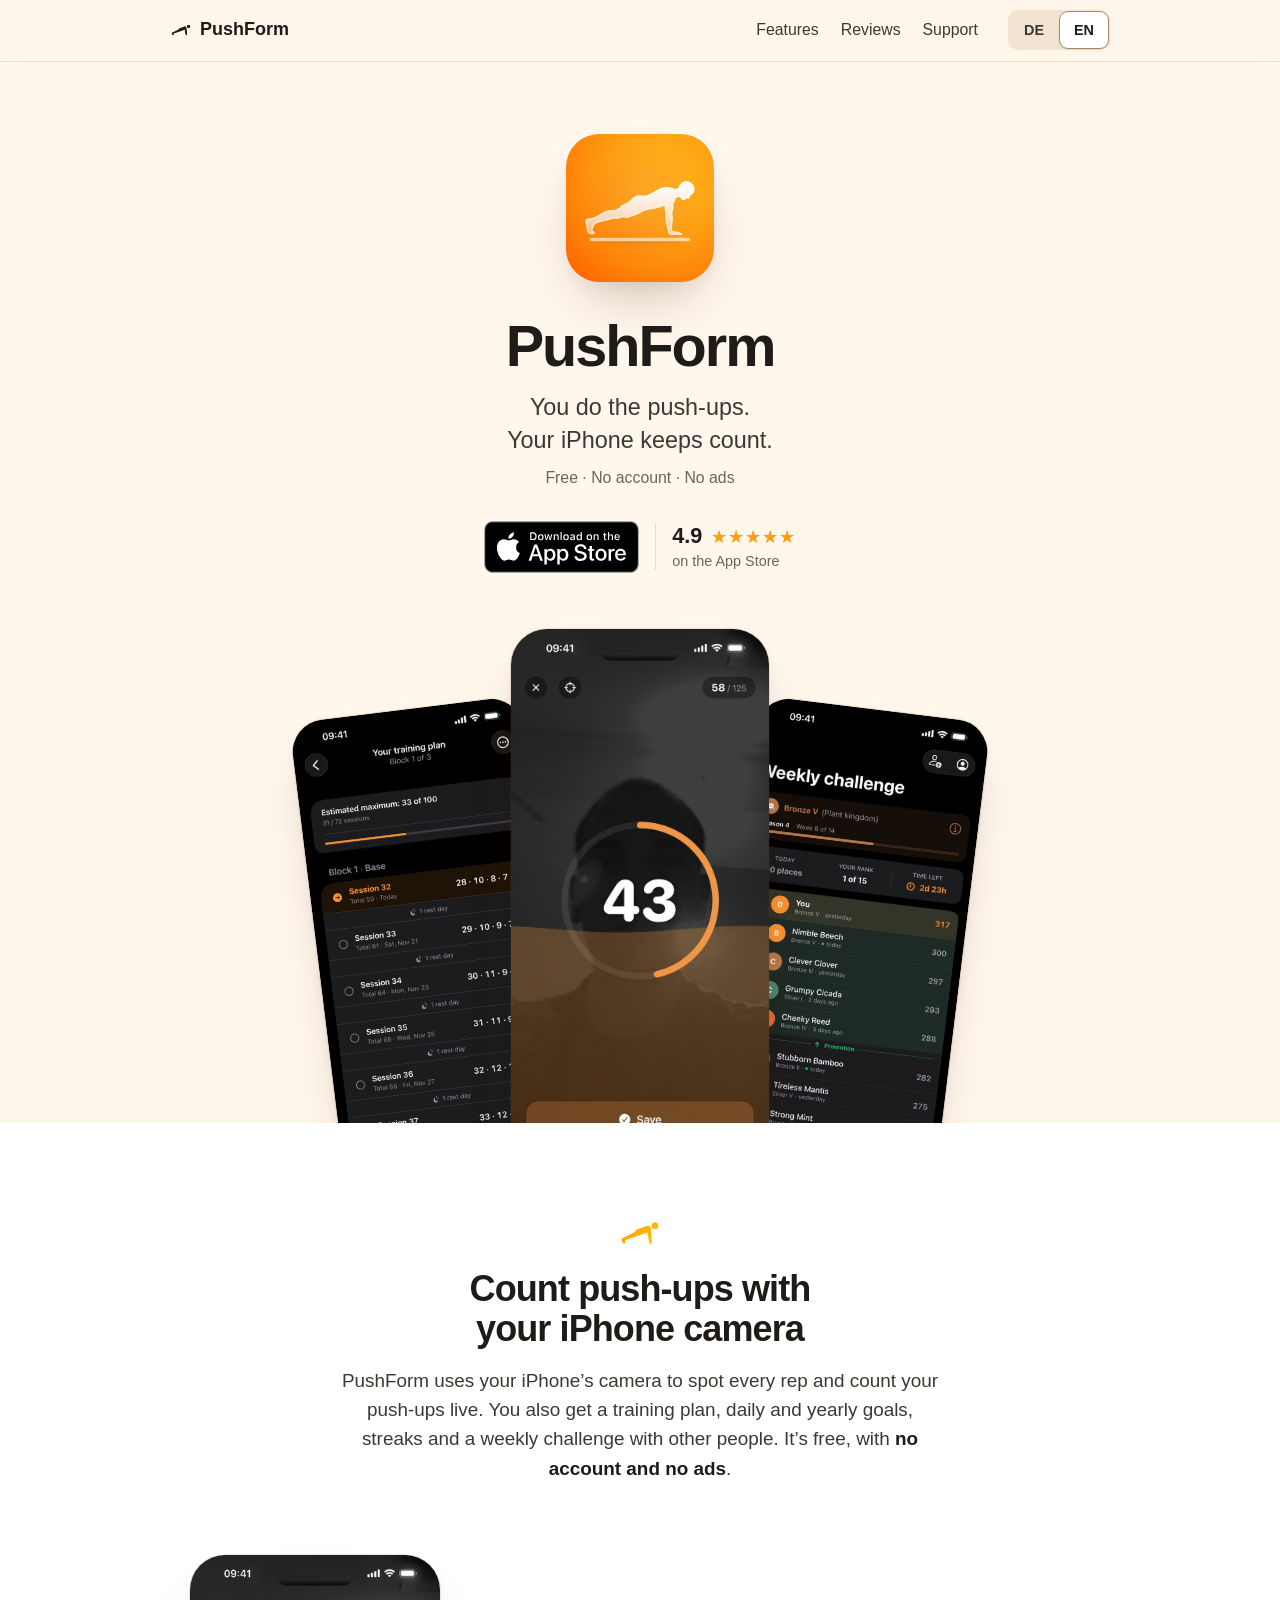
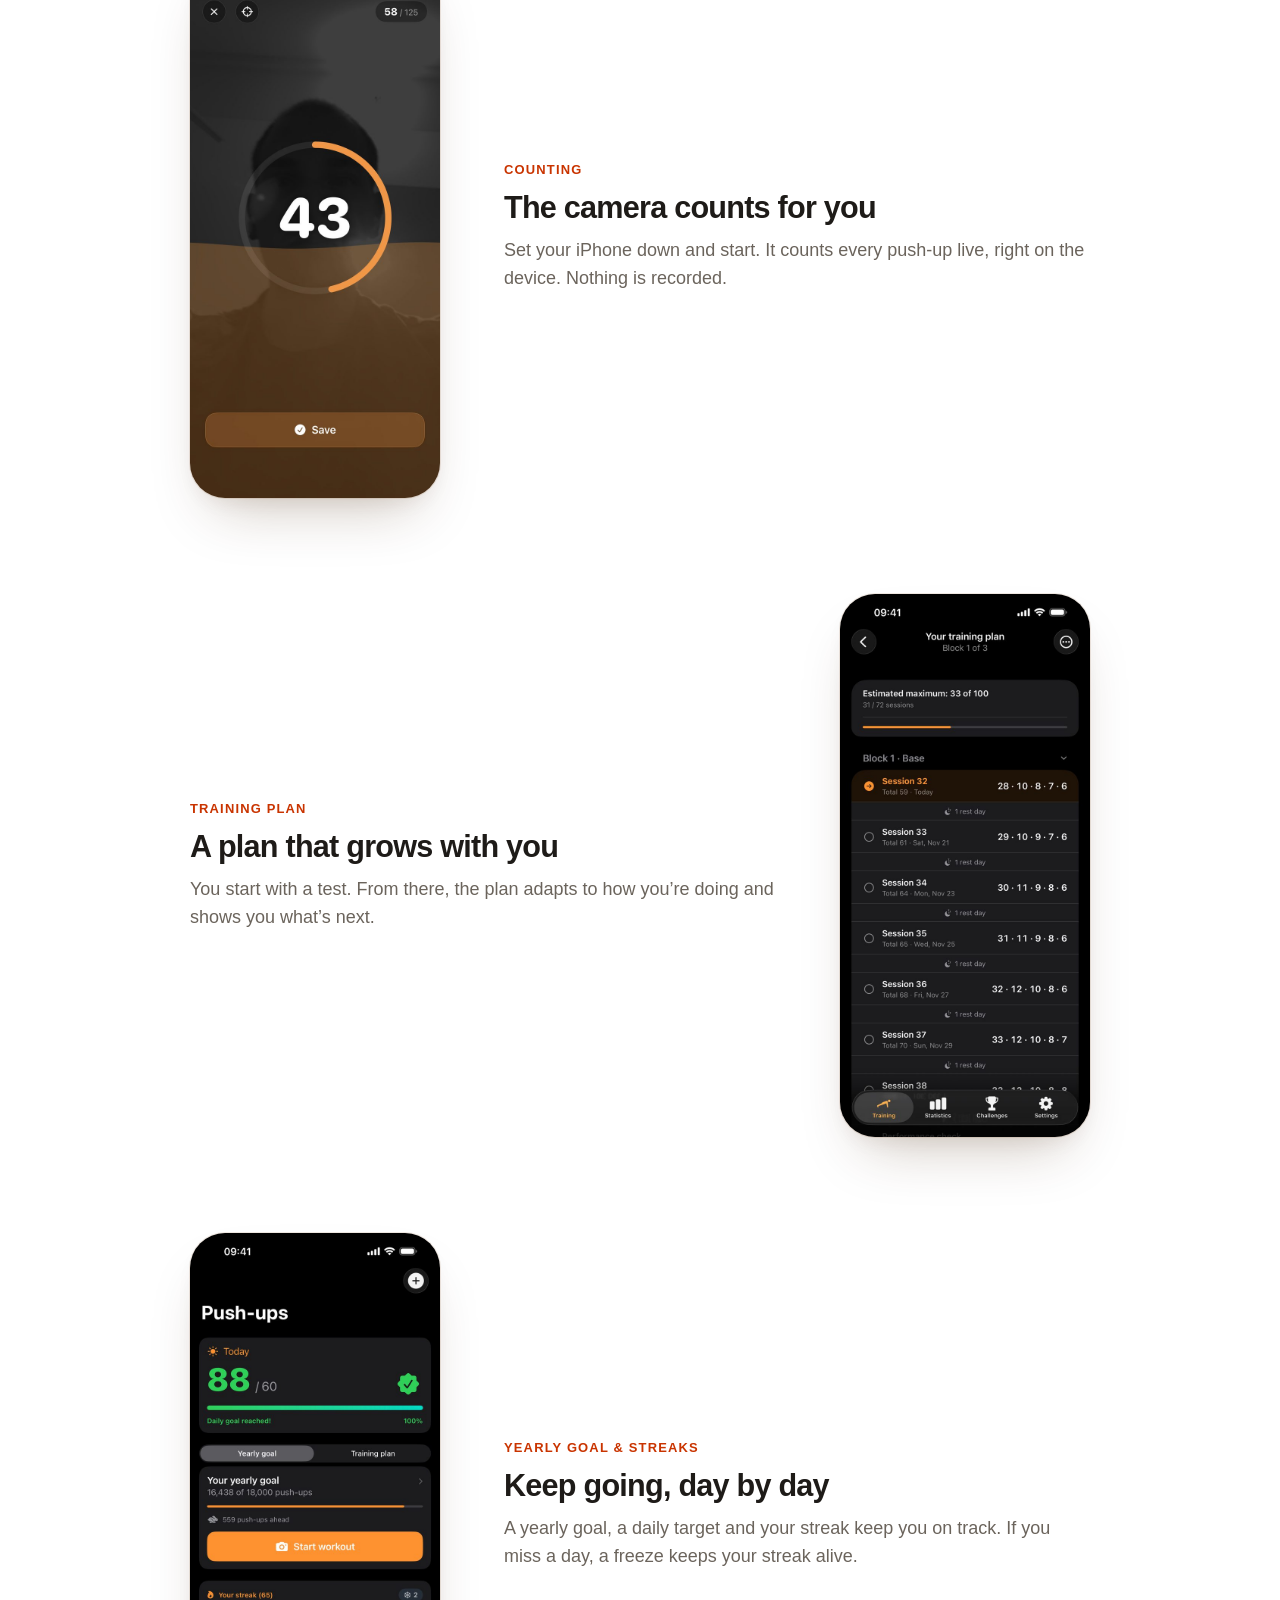
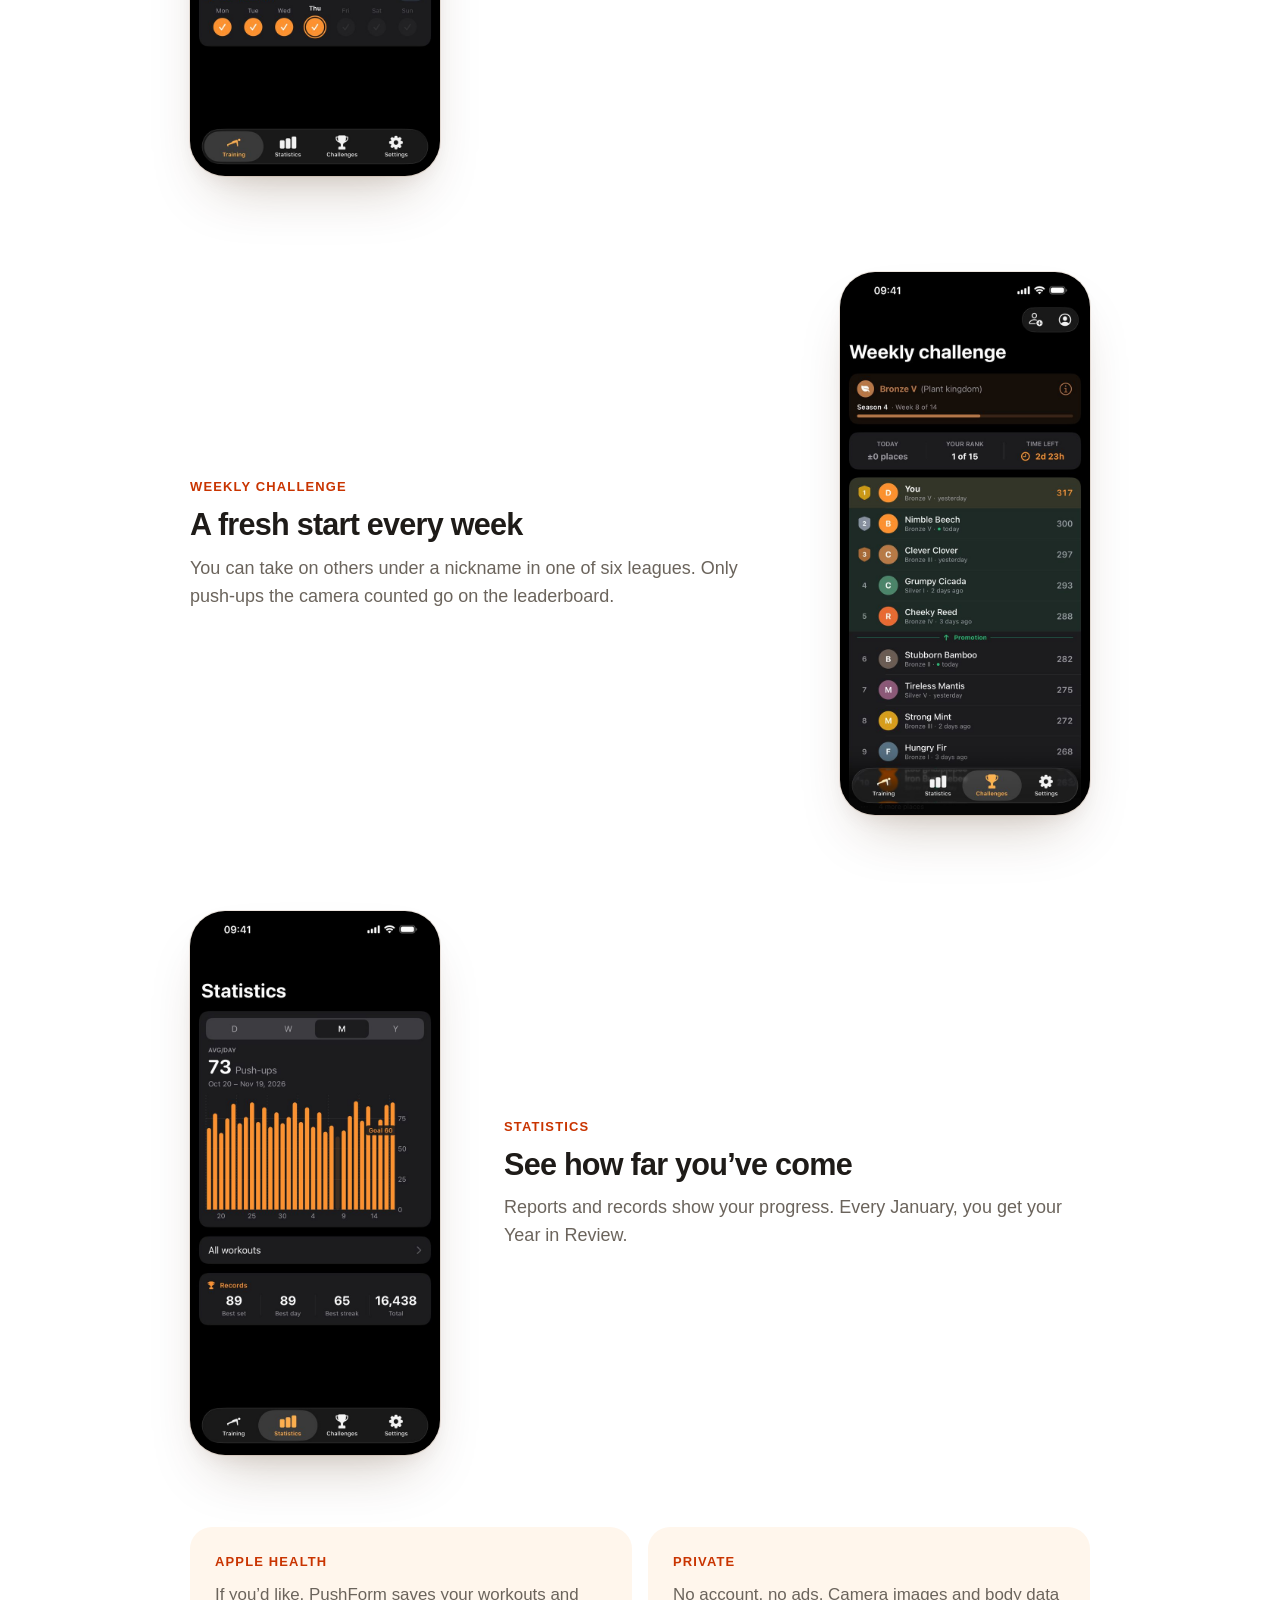
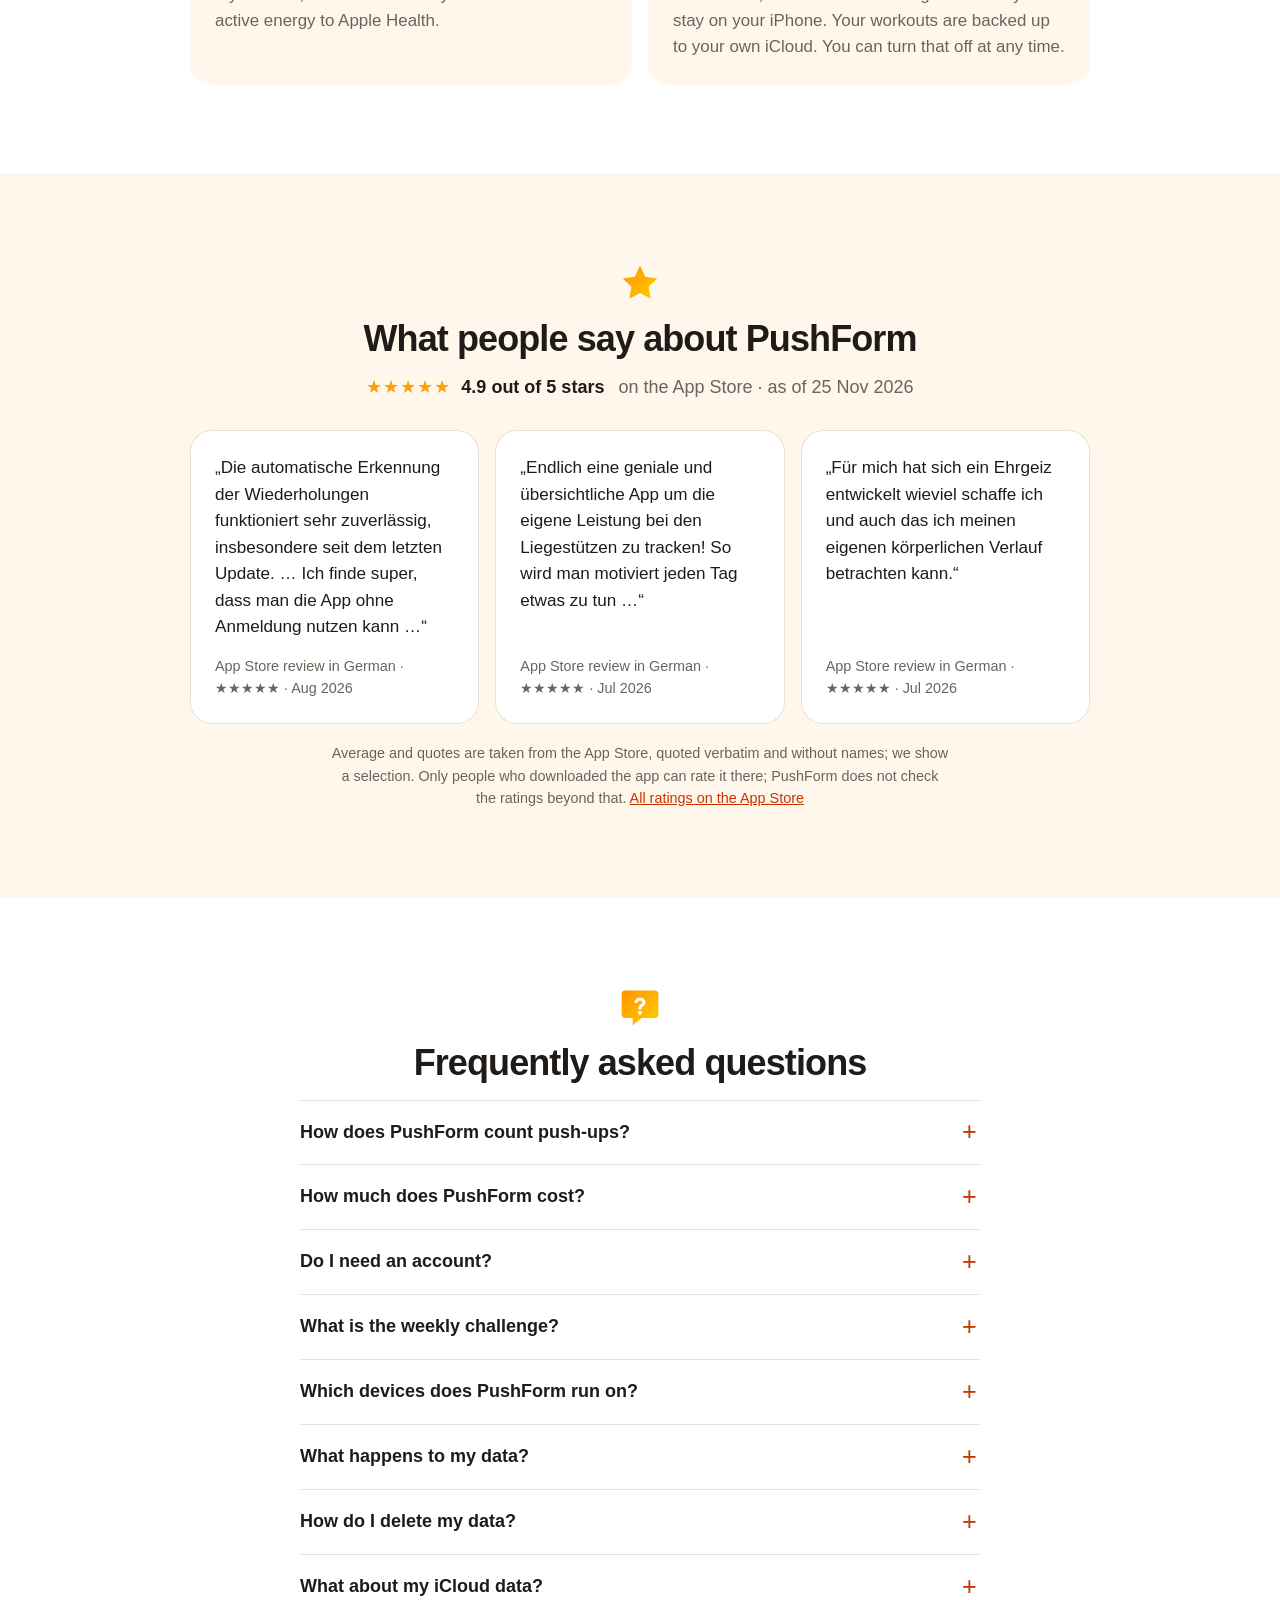
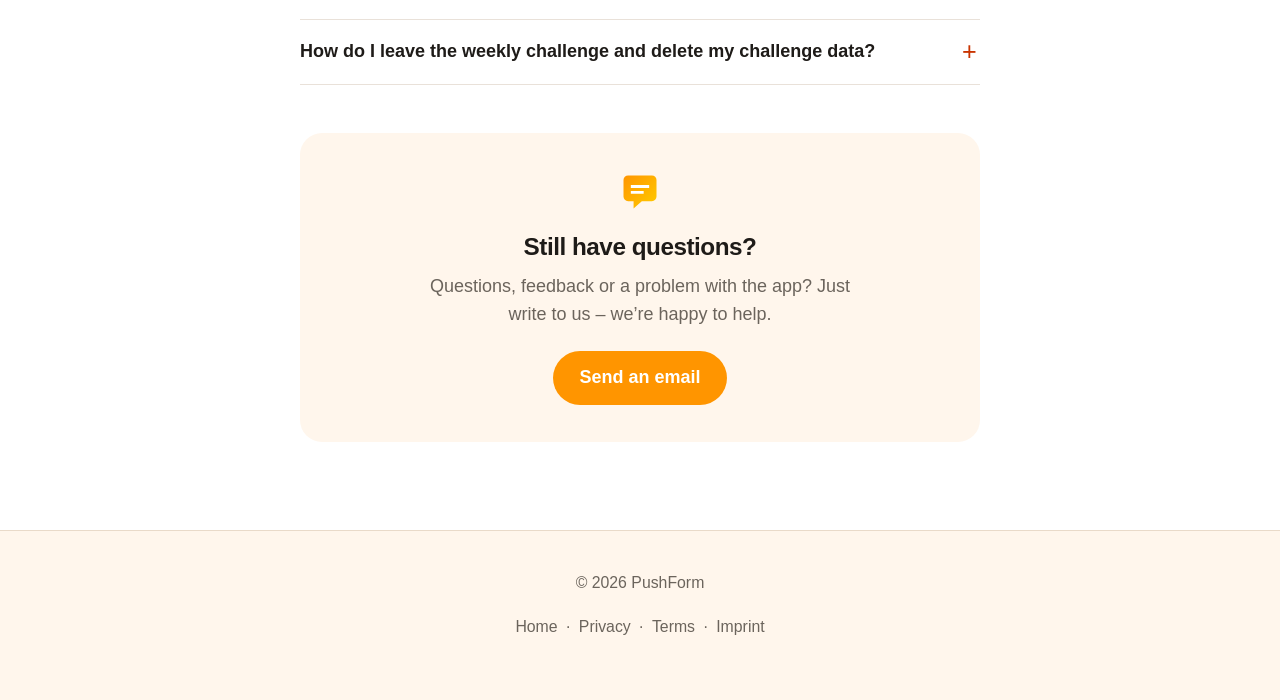
==== index.html @ 3a50606d "Website: PageSpeed-Feinschliff - Groesstes Element (mittleres iPhone) ohne lazy, mit fetchpriority=h" ====
<!DOCTYPE html>
<html lang="de">
<head>
<meta charset="utf-8">
<meta name="viewport" content="width=device-width, initial-scale=1">
  <link rel="icon" href="favicon.ico" sizes="any">
  <link rel="icon" type="image/png" sizes="32x32" href="favicon-32.png">
  <link rel="apple-touch-icon" href="icon.png">
<title>PushForm – Liegestütze per Kamera zählen | iPhone-App</title>
<meta name="description" content="PushForm zählt deine Liegestütze automatisch per iPhone-Kamera – direkt auf dem Gerät. Mit Trainingsplan, Streaks und Wochen-Challenge. Kostenlos, ohne Konto.">
<meta name="robots" content="index, follow">
<link rel="canonical" href="https://pushform.de/">
<meta property="og:type" content="website">
<meta property="og:site_name" content="PushForm">
<meta property="og:url" content="https://pushform.de/">
<meta property="og:title" content="PushForm – Liegestütze per Kamera zählen">
<meta property="og:description" content="PushForm zählt deine Liegestütze automatisch per iPhone-Kamera – direkt auf dem Gerät. Mit Trainingsplan, Streaks und Wochen-Challenge. Kostenlos, ohne Konto.">
<meta property="og:image" content="https://pushform.de/media/icon-296.png">
<meta property="og:locale" content="de_DE">
<meta property="og:locale:alternate" content="en_US">
<meta name="twitter:card" content="summary">
<meta name="apple-itunes-app" content="app-id=6785243655">
<script type="application/ld+json">
[
 {
  "@context": "https://schema.org",
  "@type": "MobileApplication",
  "name": "PushForm",
  "alternateName": "PushForm – Push-Up Tracker",
  "description": "PushForm zählt deine Liegestütze automatisch per iPhone-Kamera – direkt auf dem Gerät. Mit Trainingsplan, Streaks und Wochen-Challenge. Kostenlos, ohne Konto.",
  "url": "https://pushform.de/",
  "image": "https://pushform.de/media/icon-296.png",
  "operatingSystem": "iOS 17 oder neuer (iPhone, auch iPhone Duo)",
  "applicationCategory": "HealthApplication",
  "inLanguage": [
   "de",
   "en"
  ],
  "installUrl": "https://apps.apple.com/app/pushform-push-up-tracker/id6785243655",
  "downloadUrl": "https://apps.apple.com/app/pushform-push-up-tracker/id6785243655",
  "offers": {
   "@type": "Offer",
   "price": "0",
   "priceCurrency": "EUR"
  },
  "featureList": [
   "Liegestütze automatisch per Kamera zählen, auf dem Gerät",
   "Trainingsplan, der sich der Leistung anpasst",
   "Tagesziel, Jahresziel, Streaks und Freezes",
   "Wochen-Challenge mit sechs Ligen",
   "Statistiken, Berichte und Jahresrückblick",
   "Apple Health",
   "Widgets",
   "Kein Konto, keine Werbung"
  ]
 },
 {
  "@context": "https://schema.org",
  "@type": "FAQPage",
  "inLanguage": "de",
  "mainEntity": [
   {
    "@type": "Question",
    "name": "Wie zählt PushForm Liegestütze?",
    "acceptedAnswer": {
     "@type": "Answer",
     "text": "Mit der Kamera deines iPhones. Die App erkennt deine Körperhaltung und zählt jede Wiederholung live mit. Ausgewertet wird alles auf dem Gerät. Bilder oder Videos werden weder gespeichert noch übertragen."
    }
   },
   {
    "@type": "Question",
    "name": "Was kostet PushForm?",
    "acceptedAnswer": {
     "@type": "Answer",
     "text": "Nichts. PushForm ist kostenlos und zeigt keine Werbung."
    }
   },
   {
    "@type": "Question",
    "name": "Brauche ich ein Konto?",
    "acceptedAnswer": {
     "@type": "Answer",
     "text": "Nein, du kannst ohne Registrierung loslegen. Für die Sicherung deiner Trainings und für die Wochen-Challenge nutzt die App das iCloud-Konto, mit dem du auf deinem iPhone angemeldet bist."
    }
   },
   {
    "@type": "Question",
    "name": "Was ist die Wochen-Challenge?",
    "acceptedAnswer": {
     "@type": "Answer",
     "text": "Eine freiwillige Rangliste, die jede Woche neu startet. Du trittst unter einem Fantasienamen in einer von sechs Ligen an und kannst auf- oder absteigen. Gewertet werden nur Liegestütze, die die Kamera gezählt hat."
    }
   },
   {
    "@type": "Question",
    "name": "Auf welchen Geräten läuft PushForm?",
    "acceptedAnswer": {
     "@type": "Answer",
     "text": "Auf dem iPhone mit iOS 17 oder neuer. Das gilt auch für das iPhone Duo, zugeklappt und aufgeklappt. Die App gibt es auf Deutsch und Englisch."
    }
   },
   {
    "@type": "Question",
    "name": "Was passiert mit meinen Daten?",
    "acceptedAnswer": {
     "@type": "Answer",
     "text": "Kamerabilder und Körperdaten bleiben auf deinem iPhone. Deine Trainings werden in deiner eigenen iCloud gesichert. Das kannst du jederzeit abschalten. Nimmst du an der Wochen-Challenge teil, sehen andere Teilnehmende deinen Fantasienamen, deine Liga und deine Liegestütze je Tag der Woche. Die pseudonyme Nutzungsstatistik (z. B. Wiederholungen pro Training) kannst du in den Einstellungen unter „Nutzungsstatistik“ abschalten. Mehr dazu steht in der Datenschutzerklärung."
    }
   },
   {
    "@type": "Question",
    "name": "Wie lösche ich meine Daten?",
    "acceptedAnswer": {
     "@type": "Answer",
     "text": "Unter Statistiken → Alle Trainings löschst du einzelne Trainings oder über „Bearbeiten“ → „Alle löschen“ alle auf einmal – auf Wunsch inkl. der Apple-Health-Einträge. Ist die iCloud-Synchronisation an, wird das Löschen auch in deiner iCloud übernommen. Löschst du nur die App, bleiben deine iCloud-Daten und – falls du teilnimmst – deine Challenge-Angaben erhalten; siehe die beiden Fragen unten."
    }
   },
   {
    "@type": "Question",
    "name": "Was passiert mit den iCloud-Daten?",
    "acceptedAnswer": {
     "@type": "Answer",
     "text": "Ist die iCloud-Synchronisation eingeschaltet, liegen deine Trainingsdaten auch in deiner iCloud. Das Löschen der App entfernt diese nicht automatisch – du löschst sie in den Einstellungen, indem du „iCloud-Synchronisation“ ausschaltest und „Aus iCloud löschen“ wählst. Ist die Synchronisation auf einem weiteren Gerät noch an, schalte sie dort ebenfalls aus, sonst lädt es die Daten wieder hoch."
    }
   },
   {
    "@type": "Question",
    "name": "Wie verlasse ich die Wochen-Challenge und lösche meine Challenge-Daten?",
    "acceptedAnswer": {
     "@type": "Answer",
     "text": "Im Challenges-Reiter über dein Profil. Dabei wird dein Profil sofort gelöscht, ebenso deine älteren Wochenstände; die Wochenstände der laufenden und der letzten Woche bleiben unter deinem Fantasienamen in der Rangliste dieser beiden Wochen stehen, bis wir sie beim regelmäßigen Aufräumen löschen: Wochenstände nach 13 Wochen, Profile nach sechs Monaten ohne Nutzung (das Aufräumen läuft einmal im Monat). Das gilt auch, wenn du die App löschst, ohne die Challenge zu verlassen. Wenn deine Challenge-Daten sofort entfernt werden sollen, verlasse die Challenge in der App, bevor du die App löschst – wir können die Einträge keiner Person sicher zuordnen."
    }
   }
  ]
 }
]
</script>
<link rel="stylesheet" href="site.css">
<script>document.documentElement.classList.add('js');
// Groesstes Element (mittleres iPhone) frueh laden: Die deutsche Fassung steht
// im HTML, die englische tauscht das Sprachskript erst am Seitenende ein –
// deshalb hier dieselbe Sprachwahl wie dort und die englische vorladen.
(function(){var q=(location.search.match(/[?&]lang=(de|en)/i)||[])[1],l=q?q.toLowerCase():null;
if(!l){try{l=localStorage.getItem('pf_lang');}catch(e){}}
if(l!=='de'&&l!=='en')l=(navigator.language||'en').toLowerCase().indexOf('de')===0?'de':'en';
if(l==='en'){var k=document.createElement('link');k.rel='preload';k.as='image';k.href='media/screens/en/1-kamera.jpg';k.setAttribute('fetchpriority','high');document.head.appendChild(k);}})();
</script>
<style>
  .s { padding: 88px 20px; }
  .s1 { background: var(--bg1); } .s3 { background: var(--bg3); }
  .narrow { max-width: 600px; margin: 0 auto; text-align: center; }

  /* ---------- Kopfbereich ---------- */
  .hero { text-align: center; padding-top: 72px; padding-bottom: 8px; }
  .appicon { width: 148px; height: 148px; border-radius: 22.5%; box-shadow: var(--shadow); }
  .hero h1 { font-size: clamp(2.3rem, 5.4vw, 3.2rem); line-height: 1.05; letter-spacing: -.035em; color: var(--text); margin: 26px 0 14px; font-weight: 800; }
  .lead { font-size: clamp(1.1rem, 2.2vw, 1.3rem); line-height: 1.4; color: var(--body); margin: 0 auto; max-width: 30ch; text-wrap: balance; }
  .tagline { margin: 10px 0 0; color: var(--muted); font-size: .88rem; }
  .cta { display: flex; justify-content: center; align-items: center; gap: 16px; margin-top: 30px; flex-wrap: wrap; }
  .store-badge { display: inline-block; line-height: 0; }
  .store-badge img { display: block; height: 52px; width: auto; }
  .store-badge:focus-visible { outline: 3px solid var(--accent); outline-offset: 4px; border-radius: 10px; }
  .score { text-align: left; line-height: 1.25; padding-left: 16px; border-left: 1px solid var(--line); color: var(--text); }
  .score strong { font-size: 1.2rem; margin-right: 4px; }
  .score .sub { font-size: .8rem; color: var(--muted); margin: 2px 0 0; }
  .sf { position: relative; display: inline-block; color: var(--line); letter-spacing: 1px; }
  .sf::before { content: "★★★★★"; position: absolute; left: 0; top: 0; width: var(--fill); overflow: hidden; color: var(--star); white-space: nowrap; letter-spacing: 1px; }

  /* ---------- Montage (drei iPhones), unten bewusst angeschnitten ---------- */
  .stage { padding-top: 48px; padding-bottom: 0; overflow: hidden; }
  .fan { position: relative; max-width: 760px; margin: 0 auto; aspect-ratio: 100 / 65; perspective: 1600px; }
  .fan .ph { position: absolute; top: 0; width: 34%; height: auto; border-radius: var(--r-device); background: #000;
             box-shadow: var(--edge), var(--shadow); transition: transform 1.1s cubic-bezier(.2,.7,.1,1), opacity 1.1s ease; }
  .fan .c { left: 33%; z-index: 3; }
  .fan .l { left: 6%; z-index: 2; transform: translateY(9%) rotate(-7deg) scale(.9); }
  .fan .r { right: 6%; z-index: 2; transform: translateY(9%) rotate(7deg) scale(.9); }
  html.js .stage:not(.in) .fan .c { transform: translateY(18%) rotateX(24deg); opacity: 0; }
  html.js .stage:not(.in) .fan .l { transform: translateY(30%) rotate(-2deg) scale(.86); opacity: 0; }
  html.js .stage:not(.in) .fan .r { transform: translateY(30%) rotate(2deg) scale(.86); opacity: 0; }

  /* ---------- Abschnittsueberschriften: Symbol ueber dem Titel ---------- */
  .h2wrap { display: flex; flex-direction: column; align-items: center; gap: 14px; margin: 0 0 16px; }
  .h2wrap h2 { margin: 0; }
  h2 { font-size: clamp(1.6rem, 3.2vw, 2rem); line-height: 1.12; letter-spacing: -.025em; color: var(--text); font-weight: 750; text-wrap: balance; }
  .hic { width: 44px; height: 44px; flex: none; }
  .hic-fig { display: inline-block; background: linear-gradient(135deg, var(--brand1), var(--brand2));
             -webkit-mask: url(figure.png) center/contain no-repeat; mask: url(figure.png) center/contain no-repeat; }
  .intro-text { margin: 0; color: var(--body); font-size: 1.05rem; }
  .intro-text strong { color: var(--text); }

  /* ---------- Funktionen ---------- */
  .showcase { display: grid; gap: 96px; margin: 72px auto 0; max-width: 900px; }
  .showcase .row { display: grid; grid-template-columns: 250px 1fr; gap: 64px; align-items: center; }
  .showcase .row:nth-of-type(even) { grid-template-columns: 1fr 250px; }
  .showcase .row:nth-of-type(even) .shot { order: 2; }
  .zoom { display: block; width: 100%; padding: 0; border: 0; background: none; cursor: zoom-in; border-radius: var(--r-device); }
  .zoom:focus-visible { outline: 3px solid var(--accent); outline-offset: 5px; }
  .shot img { display: block; width: 100%; height: auto; border-radius: var(--r-device); background: #000; box-shadow: var(--edge), var(--shadow); }
  .kicker { margin: 0; font-size: .72rem; font-weight: 700; letter-spacing: .09em; text-transform: uppercase; color: var(--accent); }
  .showcase h3 { font-size: clamp(1.35rem, 2.7vw, 1.7rem); line-height: 1.15; letter-spacing: -.025em; color: var(--text); margin: 10px 0 12px; }
  .showcase .copy p:not(.kicker) { margin: 0; color: var(--muted); font-size: 1rem; }
  .extras { display: grid; grid-template-columns: 1fr 1fr; gap: 16px; margin-top: -24px; }
  .card { background: var(--card); border-radius: 22px; padding: 24px; border: 1px solid var(--line); }
  .s3 .card { background: var(--card-alt); border-color: transparent; }
  .extras p:not(.kicker) { margin: 10px 0 0; color: var(--muted); font-size: .94rem; }

  /* ---------- Bewertungen ---------- */
  .reviews { max-width: 900px; margin: 0 auto; }
  .reviews .score { display: flex; justify-content: center; align-items: baseline; flex-wrap: wrap; gap: 4px 10px; margin: 0 0 32px;
                    padding: 0; border: 0; text-align: center; color: var(--muted); }
  .reviews .score .stars { color: var(--star); letter-spacing: 1px; }
  .reviews .score strong { color: var(--text); font-size: 1rem; }
  .reviews .quotes { display: grid; grid-template-columns: repeat(auto-fit, minmax(240px, 1fr)); gap: 16px; }
  .reviews figure { margin: 0; display: flex; flex-direction: column; gap: 14px; }
  .reviews blockquote { margin: 0; }
  .reviews blockquote p { margin: 0; color: var(--text); font-size: .95rem; }
  .reviews figcaption { font-size: .8rem; color: var(--muted); margin-top: auto; }
  .reviews .note { font-size: .8rem; color: var(--muted); margin: 18px auto 0; max-width: 620px; text-align: center; }

  /* ---------- Fragen ---------- */
  .faq { max-width: 680px; margin: 0 auto; }
  .faq details { border-bottom: 1px solid var(--line); }
  .faq details:first-of-type { border-top: 1px solid var(--line); }
  .faq summary { list-style: none; cursor: pointer; font-weight: 600; color: var(--text); font-size: 1rem; padding: 18px 34px 18px 0; position: relative; }
  .faq summary::-webkit-details-marker { display: none; }
  .faq summary::after { content: "+"; content: "+" / ""; position: absolute; right: 4px; top: 50%; transform: translateY(-50%);
                        font-size: 1.4rem; font-weight: 400; color: var(--accent); width: 1ch; text-align: center; }
  .faq details[open] summary::after { content: "–"; content: "–" / ""; }
  .faq summary:focus-visible { outline: 2px solid var(--accent); outline-offset: 2px; border-radius: 6px; }
  .faq p { margin: 0 0 18px; color: var(--muted); font-size: .95rem; }

  /* ---------- Kontakt-Karte unter den Fragen ---------- */
  .more { text-align: center; max-width: 680px; margin: 48px auto 0; padding: 36px 28px; display: flex; flex-direction: column; align-items: center; }
  .more h3 { margin: 14px 0 8px; font-size: 1.35rem; letter-spacing: -.02em; color: var(--text); }
  .more p { margin: 0 0 22px; color: var(--muted); max-width: 42ch; }

  /* ---------- Einblenden beim Scrollen ---------- */
  html.js .reveal { opacity: 0; transform: translateY(24px); transition: opacity .8s ease, transform .8s cubic-bezier(.2,.7,.1,1); }
  html.js .reveal.in { opacity: 1; transform: none; }
  @media (prefers-reduced-motion: reduce) {
    html.js .reveal, html.js .stage .fan .ph { transition: none !important; opacity: 1 !important; }
    html.js .reveal { transform: none !important; }
    html.js .stage:not(.in) .fan .c { transform: none; }
    html.js .stage:not(.in) .fan .l { transform: translateY(9%) rotate(-7deg) scale(.9); }
    html.js .stage:not(.in) .fan .r { transform: translateY(9%) rotate(7deg) scale(.9); }
  }

  /* ---------- Vergroesserung ---------- */
  dialog.lightbox { border: 0; padding: 0; background: transparent; max-width: 100vw; max-height: 100vh; overflow: visible; }
  dialog.lightbox::backdrop { background: rgba(0,0,0,.82); }
  dialog.lightbox img { display: block; max-height: 90vh; max-width: 92vw; width: auto; height: auto; border-radius: var(--r-device); cursor: zoom-out; }
  dialog.lightbox .close { position: fixed; top: 14px; right: 14px; width: 44px; height: 44px; border-radius: 50%; border: 0;
                           background: rgba(255,255,255,.18); color: #fff; font-size: 1.5rem; cursor: pointer; }

  /* ---------- Handy (in em, damit grosse Schrift frueher umbricht) ---------- */
  @media (max-width: 48em) {
    .s { padding: 60px 20px; }
    .hero { padding-top: 48px; }
    .stage { padding-top: 40px; padding-bottom: 0; }
    .appicon { width: 120px; height: 120px; }
    .fan { max-width: 520px; aspect-ratio: 100 / 76; }
    .fan .ph { width: 40%; } .fan .c { left: 30%; } .fan .l { left: 0; } .fan .r { right: 0; }
    .showcase { gap: 64px; margin-top: 48px; }
    .showcase .row, .showcase .row:nth-of-type(even) { grid-template-columns: 1fr; gap: 26px; }
    .showcase .row:nth-of-type(even) .shot { order: 0; }
    .showcase .shot { width: 56%; margin: 0 auto; }
    .extras { grid-template-columns: 1fr; margin-top: -16px; }
  }
  @media (max-width: 360px) { .score { border-left: 0; padding-left: 0; text-align: center; } }
</style>
</head>
<body>
<header class="site">
  <a class="skip" href="#inhalt" data-en="Skip to content">Zum Inhalt</a>
  <div class="topbar">
    <a class="brand" href="index.html"><span class="fig" aria-hidden="true"></span>PushForm</a>
    <nav class="topnav" aria-label="Bereiche" data-en-label="Sections"><a href="#funktionen" data-en="Features">Features</a><a href="#bewertungen" data-en="Reviews">Bewertungen</a><a href="#fragen" data-en="Support">Support</a></nav>
    <span class="langsw" role="group" aria-label="Sprache" data-en-label="Language"><button type="button" data-lang="de" lang="de" aria-label="Deutsch" aria-pressed="false">DE</button><button type="button" data-lang="en" lang="en" aria-label="English" aria-pressed="false">EN</button></span>
  </div>
</header>
<main id="inhalt" class="skip-target" tabindex="-1">
  <section class="s s1 hero">
    <img class="appicon" src="media/icon-296.jpg" alt="" width="148" height="148">
    <h1>PushForm</h1>
    <p class="lead" data-en="You do the push-ups. Your iPhone keeps count.">Du machst die Liegestütze, dein iPhone zählt mit.</p>
    <p class="tagline" data-en="Free · No account · No ads">Kostenlos · Ohne Konto · Ohne Werbung</p>
      <div class="cta">
        <a class="store-badge" href="https://apps.apple.com/app/pushform-push-up-tracker/id6785243655" data-en='<img src="app-store-badge-en.svg" alt="Download on the App Store" width="156" height="52">'><img src="app-store-badge-de.svg" alt="Laden im App Store" width="156" height="52"></a>
        <div class="score" data-en='<div><strong>4.9</strong><span class="vh"> out of 5 stars</span> <span class="sf" style="--fill:98%" aria-hidden="true">★★★★★</span></div><div class="sub">on the App Store</div>'><div><strong>4,9</strong><span class="vh"> von 5 Sternen</span> <span class="sf" style="--fill:98%" aria-hidden="true">★★★★★</span></div><div class="sub">im App Store</div></div>
      </div>
  </section>

  <div class="s s1 stage">
    <div class="fan" data-en='<img class="ph l" src="media/screens/en/3-trainingsplan.jpg" alt="" width="660" height="1434" loading="lazy"><img class="ph c" src="media/screens/en/1-kamera.jpg" alt="" width="660" height="1434" fetchpriority="high"><img class="ph r" src="media/screens/en/4-challenge.jpg" alt="" width="660" height="1434" loading="lazy">'><img class="ph l" src="media/screens/de/3-trainingsplan.jpg" alt="" width="660" height="1434" loading="lazy"><img class="ph c" src="media/screens/de/1-kamera.jpg" alt="" width="660" height="1434" fetchpriority="high"><img class="ph r" src="media/screens/de/4-challenge.jpg" alt="" width="660" height="1434" loading="lazy"></div>
  </div>

  <section class="s s3" id="funktionen">
    <div class="narrow reveal">
      <div class="h2wrap"><span class="hic hic-fig" aria-hidden="true"></span><h2 data-en="Count push-ups with your iPhone camera">Liegestütze zählen mit der iPhone-Kamera</h2></div>
      <p class="intro-text" data-en="PushForm uses your iPhone’s camera to spot every rep and count your push-ups live. You also get a training plan, daily and yearly goals, streaks and a weekly challenge with other people. It’s free, with <strong>no account and no ads</strong>.">PushForm erkennt mit der iPhone-Kamera jede Wiederholung und zählt deine Liegestütze live mit. Dazu kommen ein Trainingsplan, Tages- und Jahresziele, Streaks und eine Wochen-Challenge mit anderen. Die App ist kostenlos und kommt <strong>ohne Konto und ohne Werbung</strong> aus.</p>
    </div>
    <section class="showcase" aria-label="Funktionen" data-en-label="Features">
      <article class="row reveal">
        <div class="shot" data-en='<button type="button" class="zoom"><img src="media/screens/en/1-kamera.jpg" alt="PushForm counting push-ups live with the camera" width="660" height="1434" loading="lazy"><span class="vh"> – enlarge</span></button>'><button type="button" class="zoom"><img src="media/screens/de/1-kamera.jpg" alt="PushForm zählt Liegestütze live mit der Kamera" width="660" height="1434" loading="lazy"><span class="vh"> – vergrößern</span></button></div>
        <div class="copy">
          <p class="kicker" data-en="Counting">Zählen</p>
          <h3 data-en="The camera counts for you">Die Kamera zählt für dich</h3>
          <p data-en="Set your iPhone down and start. It counts every push-up live, right on the device. Nothing is recorded.">Stell dein iPhone hin und leg los. Es zählt jeden Liegestütz live mit, direkt auf dem Gerät. Aufgenommen wird dabei nichts.</p>
        </div>
      </article>
      <article class="row reveal">
        <div class="shot" data-en='<button type="button" class="zoom"><img src="media/screens/en/3-trainingsplan.jpg" alt="Training plan in PushForm with sessions and rest days" width="660" height="1434" loading="lazy"><span class="vh"> – enlarge</span></button>'><button type="button" class="zoom"><img src="media/screens/de/3-trainingsplan.jpg" alt="Trainingsplan in PushForm mit Sessions und Ruhetagen" width="660" height="1434" loading="lazy"><span class="vh"> – vergrößern</span></button></div>
        <div class="copy">
          <p class="kicker" data-en="Training plan">Trainingsplan</p>
          <h3 data-en="A plan that grows with you">Ein Plan, der mitwächst</h3>
          <p data-en="You start with a test. From there, the plan adapts to how you’re doing and shows you what’s next.">Du startest mit einem Test. Danach passt sich der Plan deiner Leistung an und zeigt dir, was als Nächstes dran ist.</p>
        </div>
      </article>
      <article class="row reveal">
        <div class="shot" data-en='<button type="button" class="zoom"><img src="media/screens/en/2-jahresziel.jpg" alt="PushForm overview with daily target, yearly goal and streak" width="660" height="1434" loading="lazy"><span class="vh"> – enlarge</span></button>'><button type="button" class="zoom"><img src="media/screens/de/2-jahresziel.jpg" alt="Übersicht in PushForm mit Tagesziel, Jahresziel und Streak" width="660" height="1434" loading="lazy"><span class="vh"> – vergrößern</span></button></div>
        <div class="copy">
          <p class="kicker" data-en="Yearly goal & streaks">Jahresziel & Streaks</p>
          <h3 data-en="Keep going, day by day">Dranbleiben, Tag für Tag</h3>
          <p data-en="A yearly goal, a daily target and your streak keep you on track. If you miss a day, a freeze keeps your streak alive.">Jahresziel, Tagesziel und Streak halten dich bei der Sache. Verpasst du mal einen Tag, rettet ein Freeze deine Streak.</p>
        </div>
      </article>
      <article class="row reveal">
        <div class="shot" data-en='<button type="button" class="zoom"><img src="media/screens/en/4-challenge.jpg" alt="Weekly challenge leaderboard in PushForm" width="660" height="1434" loading="lazy"><span class="vh"> – enlarge</span></button>'><button type="button" class="zoom"><img src="media/screens/de/4-challenge.jpg" alt="Rangliste der Wochen-Challenge in PushForm" width="660" height="1434" loading="lazy"><span class="vh"> – vergrößern</span></button></div>
        <div class="copy">
          <p class="kicker" data-en="Weekly challenge">Wochen-Challenge</p>
          <h3 data-en="A fresh start every week">Jede Woche ein neuer Start</h3>
          <p data-en="You can take on others under a nickname in one of six leagues. Only push-ups the camera counted go on the leaderboard.">Du kannst unter einem Fantasienamen in einer von sechs Ligen gegen andere antreten. Gewertet wird nur, was die Kamera gezählt hat.</p>
        </div>
      </article>
      <article class="row reveal">
        <div class="shot" data-en='<button type="button" class="zoom"><img src="media/screens/en/5-statistik.jpg" alt="Statistics in PushForm with monthly chart and records" width="660" height="1434" loading="lazy"><span class="vh"> – enlarge</span></button>'><button type="button" class="zoom"><img src="media/screens/de/5-statistik.jpg" alt="Statistik in PushForm mit Monatsverlauf und Rekorden" width="660" height="1434" loading="lazy"><span class="vh"> – vergrößern</span></button></div>
        <div class="copy">
          <p class="kicker" data-en="Statistics">Statistiken</p>
          <h3 data-en="See how far you’ve come">Sieh, wie weit du gekommen bist</h3>
          <p data-en="Reports and records show your progress. Every January, you get your Year in Review.">Berichte und Rekorde zeigen deinen Fortschritt. Im Januar bekommst du deinen Jahresrückblick.</p>
        </div>
      </article>
      <div class="extras reveal">
        <div class="card">
          <p class="kicker">Apple Health</p>
          <p data-en="If you’d like, PushForm saves your workouts and active energy to Apple Health.">Wenn du möchtest, trägt PushForm deine Trainings und die aktive Energie in Apple Health ein.</p>
        </div>
        <div class="card">
          <p class="kicker" data-en="Private">Privat</p>
          <p data-en="No account, no ads. Camera images and body data stay on your iPhone. Your workouts are backed up to your own iCloud. You can turn that off at any time.">Kein Konto, keine Werbung. Kamerabilder und Körperdaten bleiben auf deinem iPhone. Deine Trainings werden in deiner eigenen iCloud gesichert. Das kannst du jederzeit abschalten.</p>
        </div>
      </div>
    </section>
  </section>

  <section class="s s1" id="bewertungen">
    <section class="reviews" aria-labelledby="reviews-h">
      <div class="h2wrap"><svg class="hic" viewBox="0 0 24 24" aria-hidden="true"><defs><linearGradient id="g1" x1="0" y1="0" x2="1" y2="1"><stop offset="0" style="stop-color:var(--brand1)"/><stop offset="1" style="stop-color:var(--brand2)"/></linearGradient></defs><path fill="url(#g1)" d="M12 2.6l2.9 6 6.5.9-4.7 4.6 1.1 6.5L12 17.5l-5.8 3.1 1.1-6.5L2.6 9.5l6.5-.9z"/></svg><h2 id="reviews-h" data-en="What people say about PushForm">Was andere über PushForm sagen</h2></div>
      <p class="score">
        <span class="stars" aria-hidden="true">★★★★★</span>
        <strong data-en="4.9 out of 5 stars">4,9 von 5 Sternen</strong>
        <span data-en="on the App Store · as of 25 Nov 2026">im App Store · Stand 25.11.2026</span>
      </p>
      <div class="quotes reveal">
        <figure class="card"><blockquote><p lang="de">„Die automatische Erkennung der Wiederholungen funktioniert sehr zuverlässig, insbesondere seit dem letzten Update. … Ich finde super, dass man die App ohne Anmeldung nutzen kann …“</p></blockquote><figcaption data-en="App Store review in German · <span aria-hidden=&quot;true&quot;>★★★★★</span><span class=&quot;vh&quot;>5 out of 5 stars</span> · Aug 2026">App-Store-Bewertung · <span aria-hidden="true">★★★★★</span><span class="vh">5 von 5 Sternen</span> · August 2026</figcaption></figure>
        <figure class="card"><blockquote><p lang="de">„Endlich eine geniale und übersichtliche App um die eigene Leistung bei den Liegestützen zu tracken! So wird man motiviert jeden Tag etwas zu tun …“</p></blockquote><figcaption data-en="App Store review in German · <span aria-hidden=&quot;true&quot;>★★★★★</span><span class=&quot;vh&quot;>5 out of 5 stars</span> · Jul 2026">App-Store-Bewertung · <span aria-hidden="true">★★★★★</span><span class="vh">5 von 5 Sternen</span> · Juli 2026</figcaption></figure>
        <figure class="card"><blockquote><p lang="de">„Für mich hat sich ein Ehrgeiz entwickelt wieviel schaffe ich und auch das ich meinen eigenen körperlichen Verlauf betrachten kann.“</p></blockquote><figcaption data-en="App Store review in German · <span aria-hidden=&quot;true&quot;>★★★★★</span><span class=&quot;vh&quot;>5 out of 5 stars</span> · Jul 2026">App-Store-Bewertung · <span aria-hidden="true">★★★★★</span><span class="vh">5 von 5 Sternen</span> · Juli 2026</figcaption></figure>
      </div>
      <p class="note" data-en='Average and quotes are taken from the App Store, quoted verbatim and without names; we show a selection. Only people who downloaded the app can rate it there; PushForm does not check the ratings beyond that. <a href="https://apps.apple.com/de/app/pushform-push-up-tracker/id6785243655?see-all=reviews">All ratings on the App Store</a>'>Durchschnitt und Zitate stammen aus dem App Store, wörtlich und ohne Namen; gezeigt wird eine Auswahl. Bewerten kann dort nur, wer die App geladen hat; darüber hinaus prüft PushForm die Bewertungen nicht. <a href="https://apps.apple.com/de/app/pushform-push-up-tracker/id6785243655?see-all=reviews">Alle Bewertungen im App Store</a></p>
    </section>
  </section>

  <section class="s s3">
    <section class="faq" id="fragen">
      <div class="h2wrap"><svg class="hic" viewBox="0 0 24 24" aria-hidden="true"><defs><linearGradient id="g2" x1="0" y1="0" x2="1" y2="1"><stop offset="0" style="stop-color:var(--brand1)"/><stop offset="1" style="stop-color:var(--brand2)"/></linearGradient></defs><path fill="url(#g2)" d="M4 3h16a2 2 0 0 1 2 2v11a2 2 0 0 1-2 2h-7l-5 4v-4H4a2 2 0 0 1-2-2V5a2 2 0 0 1 2-2z"/><path fill="#fff" d="M11.1 13.2v-.4c0-1 .4-1.5 1.2-2.1.6-.4.9-.7.9-1.2 0-.6-.5-1-1.2-1-.8 0-1.3.5-1.3 1.2H9c0-1.7 1.2-2.8 3-2.8 1.8 0 3 1 3 2.5 0 1-.5 1.6-1.4 2.2-.6.4-.8.7-.8 1.2v.4h-1.7zm.9 3a1.1 1.1 0 1 1 0-2.2 1.1 1.1 0 0 1 0 2.2z"/></svg><h2 data-en="Frequently asked questions">Häufige Fragen</h2></div>
      <details>
        <summary data-en="How does PushForm count push-ups?">Wie zählt PushForm Liegestütze?</summary>
        <p data-en="With your iPhone’s camera. The app follows your body position and counts every rep as you go. Everything is processed on your device. No images or video are stored or sent anywhere.">Mit der Kamera deines iPhones. Die App erkennt deine Körperhaltung und zählt jede Wiederholung live mit. Ausgewertet wird alles auf dem Gerät. Bilder oder Videos werden weder gespeichert noch übertragen.</p>
      </details>
      <details>
        <summary data-en="How much does PushForm cost?">Was kostet PushForm?</summary>
        <p data-en="Nothing. PushForm is free and has no ads.">Nichts. PushForm ist kostenlos und zeigt keine Werbung.</p>
      </details>
      <details>
        <summary data-en="Do I need an account?">Brauche ich ein Konto?</summary>
        <p data-en="No, you can get started without signing up. For workout backups and the weekly challenge, the app uses the iCloud account you’re already signed in with on your iPhone.">Nein, du kannst ohne Registrierung loslegen. Für die Sicherung deiner Trainings und für die Wochen-Challenge nutzt die App das iCloud-Konto, mit dem du auf deinem iPhone angemeldet bist.</p>
      </details>
      <details>
        <summary data-en="What is the weekly challenge?">Was ist die Wochen-Challenge?</summary>
        <p data-en="An optional leaderboard that resets every week. You compete under a nickname in one of six leagues and can move up or down. Only push-ups the camera counted are scored.">Eine freiwillige Rangliste, die jede Woche neu startet. Du trittst unter einem Fantasienamen in einer von sechs Ligen an und kannst auf- oder absteigen. Gewertet werden nur Liegestütze, die die Kamera gezählt hat.</p>
      </details>
      <details>
        <summary data-en="Which devices does PushForm run on?">Auf welchen Geräten läuft PushForm?</summary>
        <p data-en="On iPhone with iOS 17 or later. That includes iPhone Duo, folded or unfolded. The app is available in German and English.">Auf dem iPhone mit iOS 17 oder neuer. Das gilt auch für das iPhone Duo, zugeklappt und aufgeklappt. Die App gibt es auf Deutsch und Englisch.</p>
      </details>
      <details>
        <summary data-en="What happens to my data?">Was passiert mit meinen Daten?</summary>
        <p data-en="Camera images and body data stay on your iPhone. Your workouts are backed up to your own iCloud. You can turn that off at any time. If you take part in the weekly challenge, other participants see your nickname, your league and your push-ups per day of the week. You can turn off the pseudonymous usage statistics (e.g. reps per workout) in Settings under “Usage statistics”. You’ll find the details in the <a href=&quot;privacy.html&quot;>Privacy Policy</a>.">Kamerabilder und Körperdaten bleiben auf deinem iPhone. Deine Trainings werden in deiner eigenen iCloud gesichert. Das kannst du jederzeit abschalten. Nimmst du an der Wochen-Challenge teil, sehen andere Teilnehmende deinen Fantasienamen, deine Liga und deine Liegestütze je Tag der Woche. Die pseudonyme Nutzungsstatistik (z. B. Wiederholungen pro Training) kannst du in den Einstellungen unter „Nutzungsstatistik“ abschalten. Mehr dazu steht in der <a href="privacy.html">Datenschutzerklärung</a>.</p>
      </details>
      <details>
        <summary data-en="How do I delete my data?">Wie lösche ich meine Daten?</summary>
        <p data-en="Under Statistics → All workouts you delete individual workouts, or all of them at once via “Edit” → “Delete all” – optionally including the Apple Health entries. While iCloud Sync is on, deletions are applied to your iCloud as well. If you only delete the app, your iCloud data and – if you take part – your challenge data remain; see the two questions below.">Unter Statistiken → Alle Trainings löschst du einzelne Trainings oder über „Bearbeiten“ → „Alle löschen“ alle auf einmal – auf Wunsch inkl. der Apple-Health-Einträge. Ist die iCloud-Synchronisation an, wird das Löschen auch in deiner iCloud übernommen. Löschst du nur die App, bleiben deine iCloud-Daten und – falls du teilnimmst – deine Challenge-Angaben erhalten; siehe die beiden Fragen unten.</p>
      </details>
      <details>
        <summary data-en="What about my iCloud data?">Was passiert mit den iCloud-Daten?</summary>
        <p data-en="While iCloud Sync is on, your workout data is also stored in your iCloud. Deleting the app does not remove it automatically – delete it in Settings by turning off “iCloud Sync” and choosing “Delete from iCloud”. If sync is still on for another device, turn it off there as well, otherwise that device uploads the data again.">Ist die iCloud-Synchronisation eingeschaltet, liegen deine Trainingsdaten auch in deiner iCloud. Das Löschen der App entfernt diese nicht automatisch – du löschst sie in den Einstellungen, indem du „iCloud-Synchronisation“ ausschaltest und „Aus iCloud löschen“ wählst. Ist die Synchronisation auf einem weiteren Gerät noch an, schalte sie dort ebenfalls aus, sonst lädt es die Daten wieder hoch.</p>
      </details>
      <details>
        <summary data-en="How do I leave the weekly challenge and delete my challenge data?">Wie verlasse ich die Wochen-Challenge und lösche meine Challenge-Daten?</summary>
        <p data-en="On the Challenges tab via your profile. This deletes your profile at once, along with your older weekly scores; the scores of the current and the previous week remain in the ranking of those two weeks under your nickname, until we delete them in our regular cleanup: weekly scores after 13 weeks, profiles after six months without use (the cleanup runs once a month). This also applies if you delete the app without leaving the challenge. If you want your challenge data removed right away, leave the challenge in the app before you delete the app – we cannot reliably match entries to a person.">Im Challenges-Reiter über dein Profil. Dabei wird dein Profil sofort gelöscht, ebenso deine älteren Wochenstände; die Wochenstände der laufenden und der letzten Woche bleiben unter deinem Fantasienamen in der Rangliste dieser beiden Wochen stehen, bis wir sie beim regelmäßigen Aufräumen löschen: Wochenstände nach 13 Wochen, Profile nach sechs Monaten ohne Nutzung (das Aufräumen läuft einmal im Monat). Das gilt auch, wenn du die App löschst, ohne die Challenge zu verlassen. Wenn deine Challenge-Daten sofort entfernt werden sollen, verlasse die Challenge in der App, bevor du die App löschst – wir können die Einträge keiner Person sicher zuordnen.</p>
      </details>
    </section>
    <div class="more card reveal">
      <svg class="hic" viewBox="0 0 24 24" aria-hidden="true"><defs><linearGradient id="g3" x1="0" y1="0" x2="1" y2="1"><stop offset="0" style="stop-color:var(--brand1)"/><stop offset="1" style="stop-color:var(--brand2)"/></linearGradient></defs><path fill="url(#g3)" d="M3 5.5A2.5 2.5 0 0 1 5.5 3h13A2.5 2.5 0 0 1 21 5.5v9a2.5 2.5 0 0 1-2.5 2.5H13l-4.5 4v-4h-3A2.5 2.5 0 0 1 3 14.5z"/><path fill="#fff" d="M7 8.2h10v1.6H7zm0 3.2h7v1.6H7z"/></svg>
      <h3 data-en="Still have questions?">Noch Fragen?</h3>
      <p data-en="Questions, feedback or a problem with the app? Just write to us – we’re happy to help.">Ob Frage, Feedback oder ein Problem mit der App: Schreib uns einfach, wir helfen gern weiter.</p>
      <a class="btn" href="mailto:pushform@icloud.com" data-en="Send an email">E-Mail schreiben</a>
    </div>
  </section>
</main>
<footer class="site site-foot">
      © 2026 PushForm
      <div class="row">
        <a href="index.html" data-en="Home">Start</a> ·
        <a href="privacy.html" data-en="Privacy">Datenschutz</a> ·
        <a href="terms.html" data-en="Terms">Nutzungsbedingungen</a> ·
        <a href="impressum.html" data-en="Imprint">Impressum</a>
      </div>
    </footer>

<dialog class="lightbox" aria-label="Vergrößertes Bild" data-en-label="Enlarged image">
  <button type="button" class="close" aria-label="Schließen" data-en-label="Close">×</button>
  <img alt="">
</dialog>
<script>
(function(){
  var d=document.querySelector('dialog.lightbox'), box=document.querySelector('.showcase');
  if(!d||!box||!d.showModal)return;
  var big=d.querySelector('img');
  // Delegiert, weil der Sprachschalter den Inhalt der Bilder austauscht.
  box.addEventListener('click',function(e){
    var b=e.target.closest('.zoom'); if(!b)return;
    var i=b.querySelector('img'); big.src=i.getAttribute('src'); big.alt=i.alt; d.showModal();
  });
  // Jeder Klick schliesst: aufs Bild, daneben oder auf das Kreuz. Esc macht der Dialog selbst.
  d.addEventListener('click',function(){ d.close(); });
})();
</script>
<script>
(function(){
  var en=document.getElementById('en');
  var deN=[],enN=[];
  if(en){
    var start=en.previousElementSibling; while(start&&start.tagName!=='HR'){start=start.previousElementSibling;} if(!start)start=en;
    var inEn=false;
    Array.prototype.forEach.call(document.body.children,function(el){
      if(el.classList.contains('site')||el.tagName==='SCRIPT')return;
      if(el===start){inEn=true; if(el.tagName==='HR'){el.style.display='none'; return;}}
      (inEn?enN:deN).push(el);
    });
  }
  var nodes=document.querySelectorAll('[data-en]');
  var deTxt=[]; nodes.forEach(function(n){deTxt.push(n.innerHTML);});
  var btns=document.querySelectorAll('.langsw button');
  function apply(l){
    deN.forEach(function(e){e.style.display=l==='de'?'':'none';});
    enN.forEach(function(e){e.style.display=l==='en'?'':'none';});
    nodes.forEach(function(n,i){n.innerHTML=l==='en'?n.getAttribute('data-en'):deTxt[i];});
    document.documentElement.lang=l;
    try{localStorage.setItem('pf_lang',l);}catch(e){}
    btns.forEach(function(b){var on=b.getAttribute('data-lang')===l; b.classList.toggle('on',on); b.setAttribute('aria-pressed',on?'true':'false');}); document.querySelectorAll('[data-en-label]').forEach(function(n){ if(!n.dataset.deLabel) n.dataset.deLabel=n.getAttribute('aria-label'); n.setAttribute('aria-label', l==='en'?n.dataset.enLabel:n.dataset.deLabel); });
  }
  var q=(location.search.match(/[?&]lang=(de|en)/i)||[])[1];
  var init=q?q.toLowerCase():null;
  if(!init){try{init=localStorage.getItem('pf_lang');}catch(e){}}
  if(!init)init=(navigator.language||'en').toLowerCase().indexOf('de')===0?'de':'en';
  btns.forEach(function(b){b.addEventListener('click',function(){apply(b.getAttribute('data-lang'));});});
  apply(init);
})();
</script>
<script>
(function(){
  var els=document.querySelectorAll('.reveal, .stage');
  if(!('IntersectionObserver' in window)){els.forEach(function(e){e.classList.add('in');});return;}
  /* threshold 0: auch sehr hohe Bloecke (grosse Schrift, kleines Fenster) werden sicher sichtbar */
  var io=new IntersectionObserver(function(es){es.forEach(function(e){if(e.isIntersecting){e.target.classList.add('in');io.unobserve(e.target);}});},{threshold:0, rootMargin:'0px 0px -10% 0px'});
  els.forEach(function(e){io.observe(e);});
})();
</script>
</body>
</html>
---- site.css ----
/* Gemeinsame Gestaltung aller Seiten (Startseite, Datenschutz, Nutzungsbedingungen, Impressum).
   Hell: warmer Cremeton passend zum App-Orange; dunkel: Schwarz mit dunkelgrauen Karten wie in der App.
   Akzent Apple-System-Orange. Seitenspezifisches steht in der jeweiligen Seite. */

/* ---------- Farbtoken (hell / dunkel) ---------- */
:root { color-scheme: light dark;
  /* Hell: warmer Creme-Ton passend zum Orange der App (Variante C), warme statt blaue Grautoene */
  --bg1: #FFF6EC;            /* zartes Orange */
  --bg3: #FFFFFF;
  --card: #FFFFFF; --card-alt: #FFF6EC;
  --text: #1E1B18; --body: #3D3833; --muted: #6B645C; --line: rgba(120,70,20,.16);   /* muted 5,4:1 auf Creme */
  --accent: #C93400;         /* systemOrange mit erhoehtem Kontrast, fuer kleine Schrift (4,9:1 auf Creme) */
  --brand1: #FF9500; --brand2: #FFCC00; --star: #FF9F0A;
  --btn-bg: #FF9500; --btn-fg: #FFFFFF;   /* wie Color.brandKey (systemOrange) in der App */
  --seg-track: rgba(150,90,30,.12); --seg-on: #FFFFFF; --seg-ring: rgba(120,70,20,.55);
  --r-device: 14% / 6.45%;
  --edge: 0 0 0 1px rgba(120,70,20,.12);
  --shadow: 0 30px 60px -24px rgba(70,35,0,.28), 0 10px 24px -12px rgba(70,35,0,.12); }
@media (prefers-color-scheme: dark) { :root {
  --bg1: #000000; --bg3: #1C1C1E; --card: #1C1C1E; --card-alt: #2C2C2E;
  --text: #FFFFFF; --body: #E5E5EA; --muted: #98989F; --line: rgba(84,84,88,.65);
  --accent: #FFB340; --brand1: #FF9F0A; --btn-bg: #FF9F0A; --btn-fg: #FFFFFF;
  --seg-track: rgba(118,118,128,.24); --seg-on: #636366; --seg-ring: rgba(255,255,255,.55);
  --edge: 0 0 0 1px rgba(255,255,255,.16);
  --shadow: 0 30px 60px -24px rgba(0,0,0,.85), 0 10px 24px -12px rgba(0,0,0,.6); } }

* { box-sizing: border-box; }
/* 112,5 % = 18 px als Grundgroesse, folgt aber der Schrifteinstellung des Browsers */
html { font-size: 112.5%; scroll-behavior: smooth; scroll-padding-top: 5rem; }
@media (prefers-reduced-motion: reduce) { html { scroll-behavior: auto; } }
body { margin: 0; background: var(--bg1); color: var(--body); line-height: 1.55; font-size: 1rem;
       font-family: ui-sans-serif, -apple-system, BlinkMacSystemFont, "Segoe UI", Roboto, Helvetica, Arial, sans-serif;
       -webkit-font-smoothing: antialiased; }
a { color: var(--accent); }
.vh { position: absolute; width: 1px; height: 1px; overflow: hidden; clip: rect(0 0 0 0); white-space: nowrap; }

/* ---------- Kopfleiste: Marke links, Sprach-Umschalter rechts ---------- */
header.site { position: sticky; top: 0; z-index: 40; background: var(--bg1);
              background: color-mix(in srgb, var(--bg1) 92%, transparent);
              -webkit-backdrop-filter: saturate(180%) blur(16px); backdrop-filter: saturate(180%) blur(16px);
              border-bottom: 1px solid var(--line); }
.topbar { max-width: 980px; margin: 0 auto; padding: 10px 20px; display: flex; align-items: center; gap: 12px; }
.brand { display: flex; align-items: center; gap: 8px; font-weight: 700; color: var(--text); text-decoration: none; }
.brand .fig { width: 22px; height: 22px; background: var(--text);
              -webkit-mask: url(figure.png) center/contain no-repeat; mask: url(figure.png) center/contain no-repeat; }
.brand:focus-visible { outline: 3px solid var(--accent); outline-offset: 3px; border-radius: 8px; }

/* Sprungmarken zu den Abschnitten der Startseite */
.topnav { margin-left: auto; display: flex; flex-wrap: wrap; align-items: center; gap: 22px; }
.topnav a { color: var(--body); text-decoration: none; font-size: .88rem; font-weight: 500; padding: 8px 0; }
.topnav a:hover { color: var(--text); text-decoration: underline; text-underline-offset: 4px; }
.topnav a:focus-visible { outline: 3px solid var(--accent); outline-offset: 2px; border-radius: 6px; }
.topnav + .langsw { margin-left: 18px; }
@media (max-width: 48em) {
  html { scroll-padding-top: 7.5rem; }
  .topbar { flex-wrap: wrap; row-gap: 2px; }
  .topnav { order: 3; width: 100%; margin-left: 0; justify-content: center; gap: 0 12px; }
  .topnav a { padding: 10px 5px; font-size: .85rem; }
  .topnav + .langsw { margin-left: auto; }
}

/* Sprach-Umschalter im Stil eines iOS-Segmentschalters */
.langsw { margin-left: auto; display: inline-flex; padding: 2px; gap: 2px; border-radius: 10px; background: var(--seg-track); }
.langsw button { font: inherit; font-size: .8rem; font-weight: 600; min-width: 48px; min-height: 36px; padding: 4px 12px;
                 border: 0; border-radius: 8px; background: transparent; color: var(--body); cursor: pointer;
                 transition: background-color .2s ease, box-shadow .2s ease; }
.langsw button.on { background: var(--seg-on); color: var(--text); font-weight: 800;
                    box-shadow: 0 0 0 1px var(--seg-ring), 0 1px 3px rgba(0,0,0,.12); }
html:not(.js) .langsw { display: none; }   /* ohne Skript kein Sprachwechsel – dann auch keine Knoepfe */
.langsw button:focus-visible { outline: 3px solid var(--accent); outline-offset: 1px; }
@media (prefers-reduced-motion: reduce) { .langsw button { transition: none; } }
@media (max-width: 48em) { .langsw button { min-height: 44px; } }

/* ---------- Knopf ---------- */
.btn { display: inline-block; background: var(--btn-bg); color: var(--btn-fg); padding: 13px 26px; border-radius: 999px;
       text-decoration: none; font-weight: 700; font-size: 1rem; }
.btn:hover { filter: brightness(1.06); }
.btn:focus-visible { outline: 3px solid var(--accent); outline-offset: 3px; }

/* ---------- Fuss ---------- */
footer.site-foot { text-align: center; color: var(--muted); font-size: .88rem; padding: 40px 20px 48px; border-top: 1px solid var(--line); }
footer.site-foot a { color: var(--muted); text-decoration: none; white-space: nowrap; display: inline-block; padding: 12px 4px; }
footer.site-foot a:hover, footer.site-foot a:focus-visible { color: var(--text); text-decoration: underline; }
footer.site-foot .row { margin-top: 8px; }

/* ---------- Textseiten (Datenschutz, Nutzungsbedingungen, Impressum) ----------
   Der Inhalt steht direkt im body (das Sprachskript teilt DE/EN an den body-Kindern),
   deshalb wird jedes Kind auf die Lesebreite begrenzt. */
body.doc > :where(:not(header, footer, script, dialog, .skip-target)) { max-width: 760px; margin-left: auto; margin-right: auto; padding-left: 20px; padding-right: 20px; }
body.doc > ul, body.doc > ol { padding-left: calc(20px + 1.4em); }
body.doc > h1:first-of-type, body.doc > h1#en { margin-top: 56px; }
body.doc h1, body.doc h2 { overflow-wrap: anywhere; -webkit-hyphens: auto; hyphens: auto; }
body.doc h1 { font-size: clamp(1.7rem, 3.6vw, 2.2rem); line-height: 1.15; letter-spacing: -.025em; color: var(--text); font-weight: 750; margin-bottom: 8px; }
body.doc h2 { font-size: 1.2rem; line-height: 1.25; letter-spacing: -.01em; color: var(--text); margin-top: 2.2rem; }
body.doc p, body.doc li { color: var(--body); }
body.doc .meta { color: var(--muted); font-size: .88rem; }
body.doc hr { border: 0; border-top: 1px solid var(--line); margin: 4rem auto; }
body.doc footer.site-foot { margin-top: 64px; }

/* ---------- Direkt zum Inhalt (Tastatur) ---------- */
.skip { position: absolute; left: 12px; top: -60px; z-index: 60; background: var(--text); color: var(--bg1); padding: 10px 16px; border-radius: 10px; text-decoration: none; font-weight: 600; }
.skip:focus { top: 10px; }
.skip-target:focus { outline: none; }

/* ---------- Druck ---------- */
@media print { header.site { position: static; -webkit-backdrop-filter: none; backdrop-filter: none; } .langsw, .topnav, .skip { display: none; } }
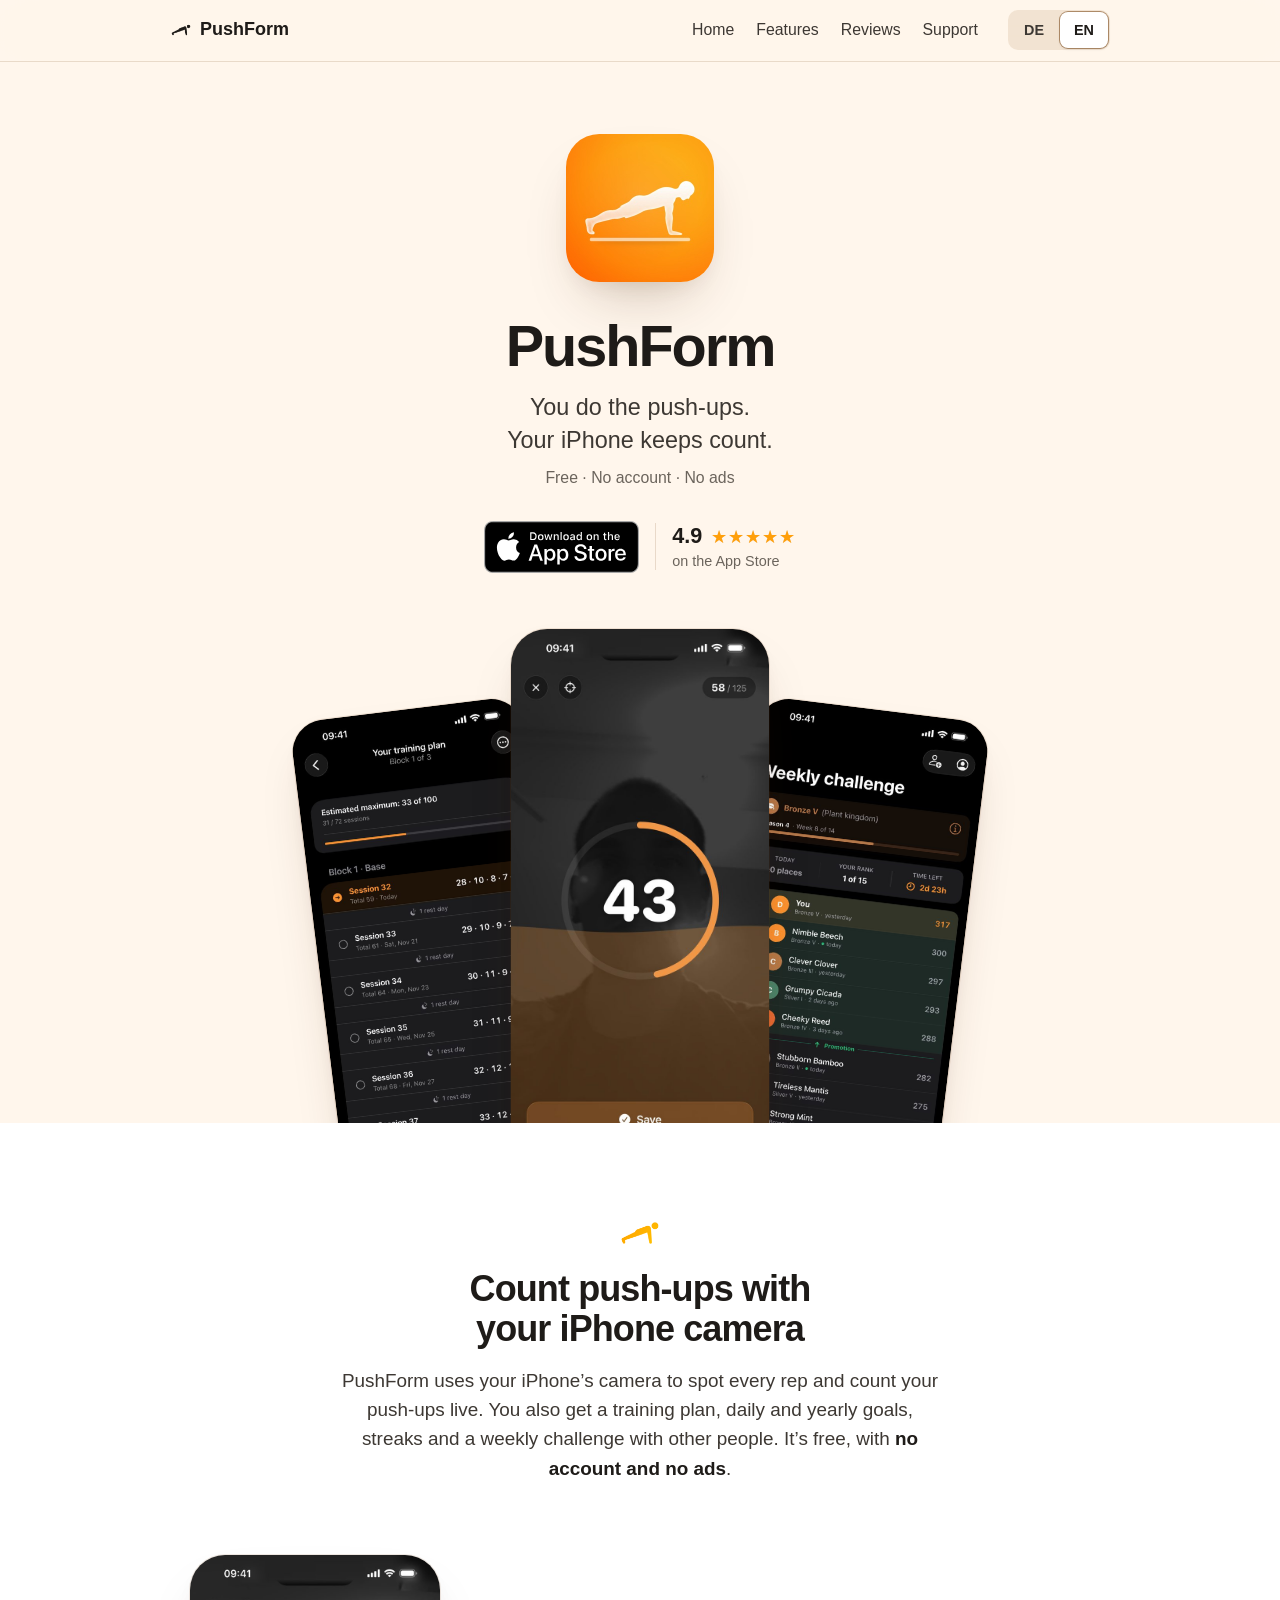
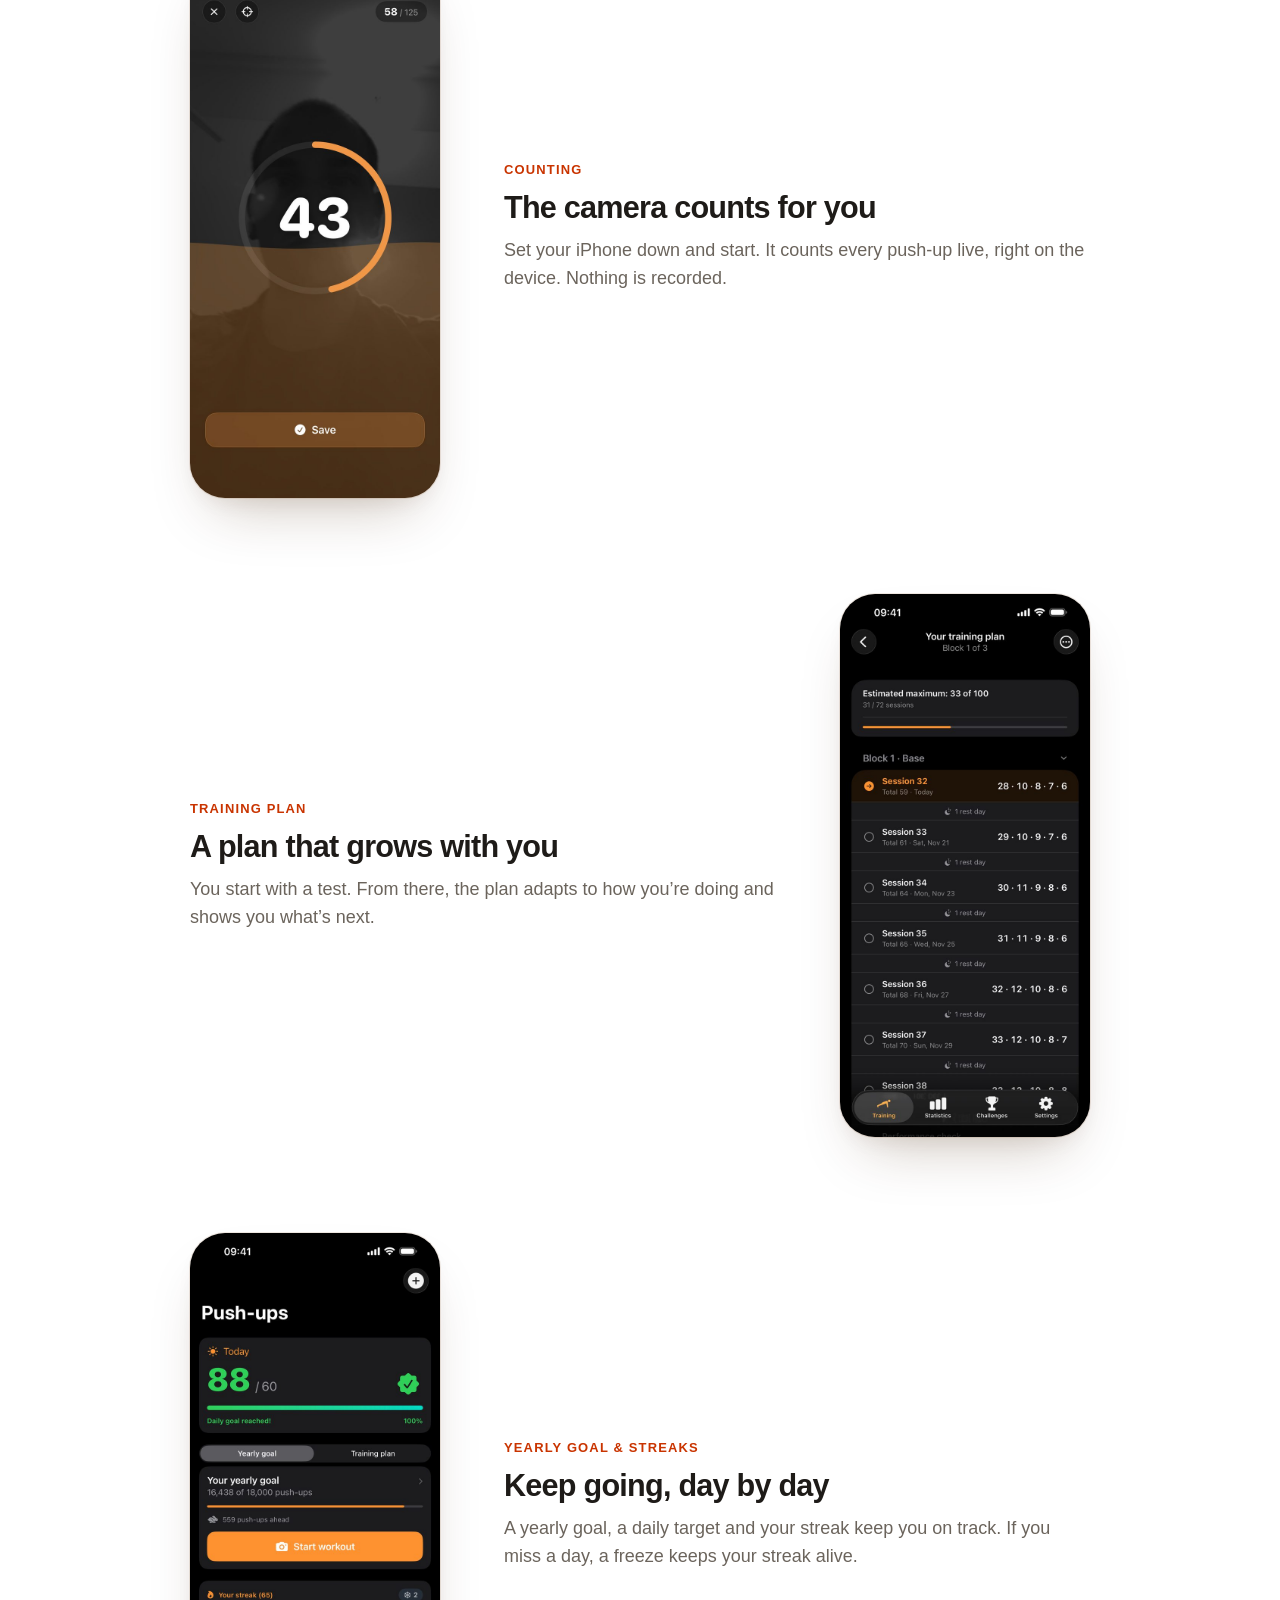
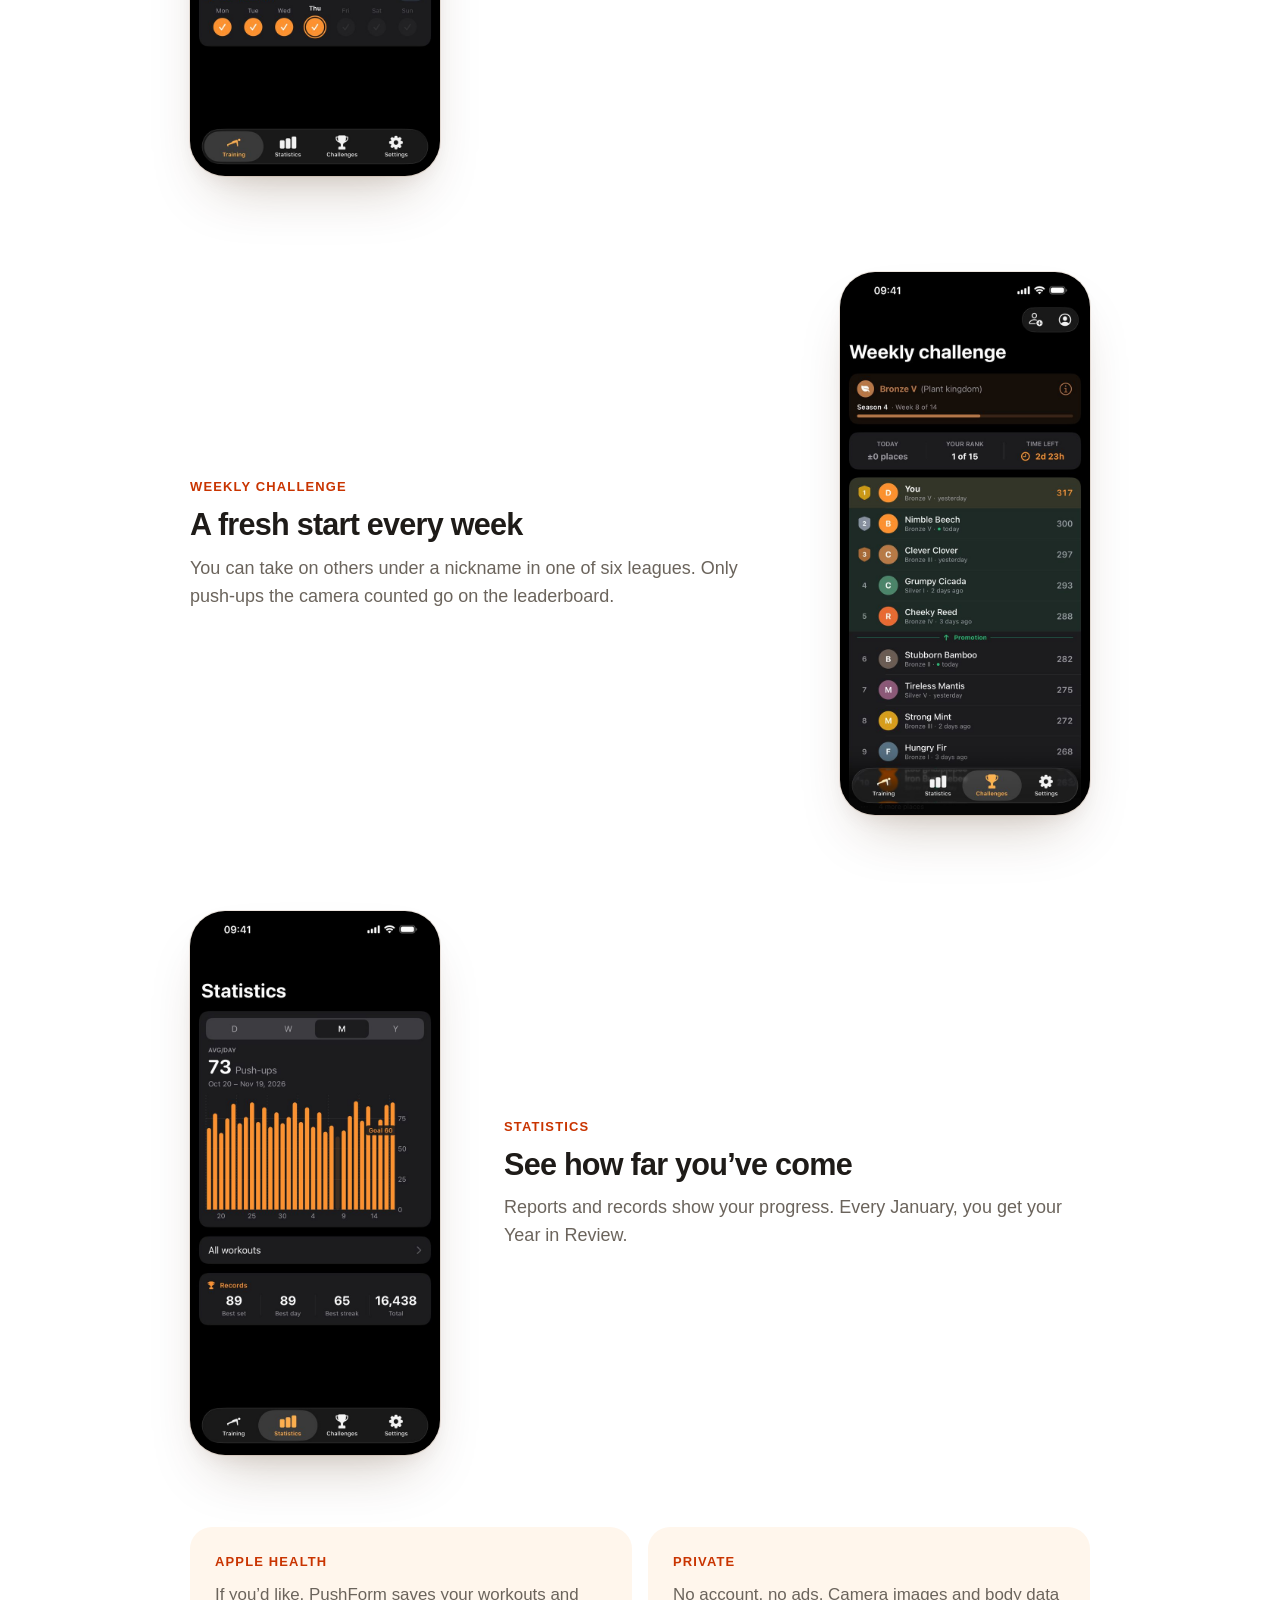
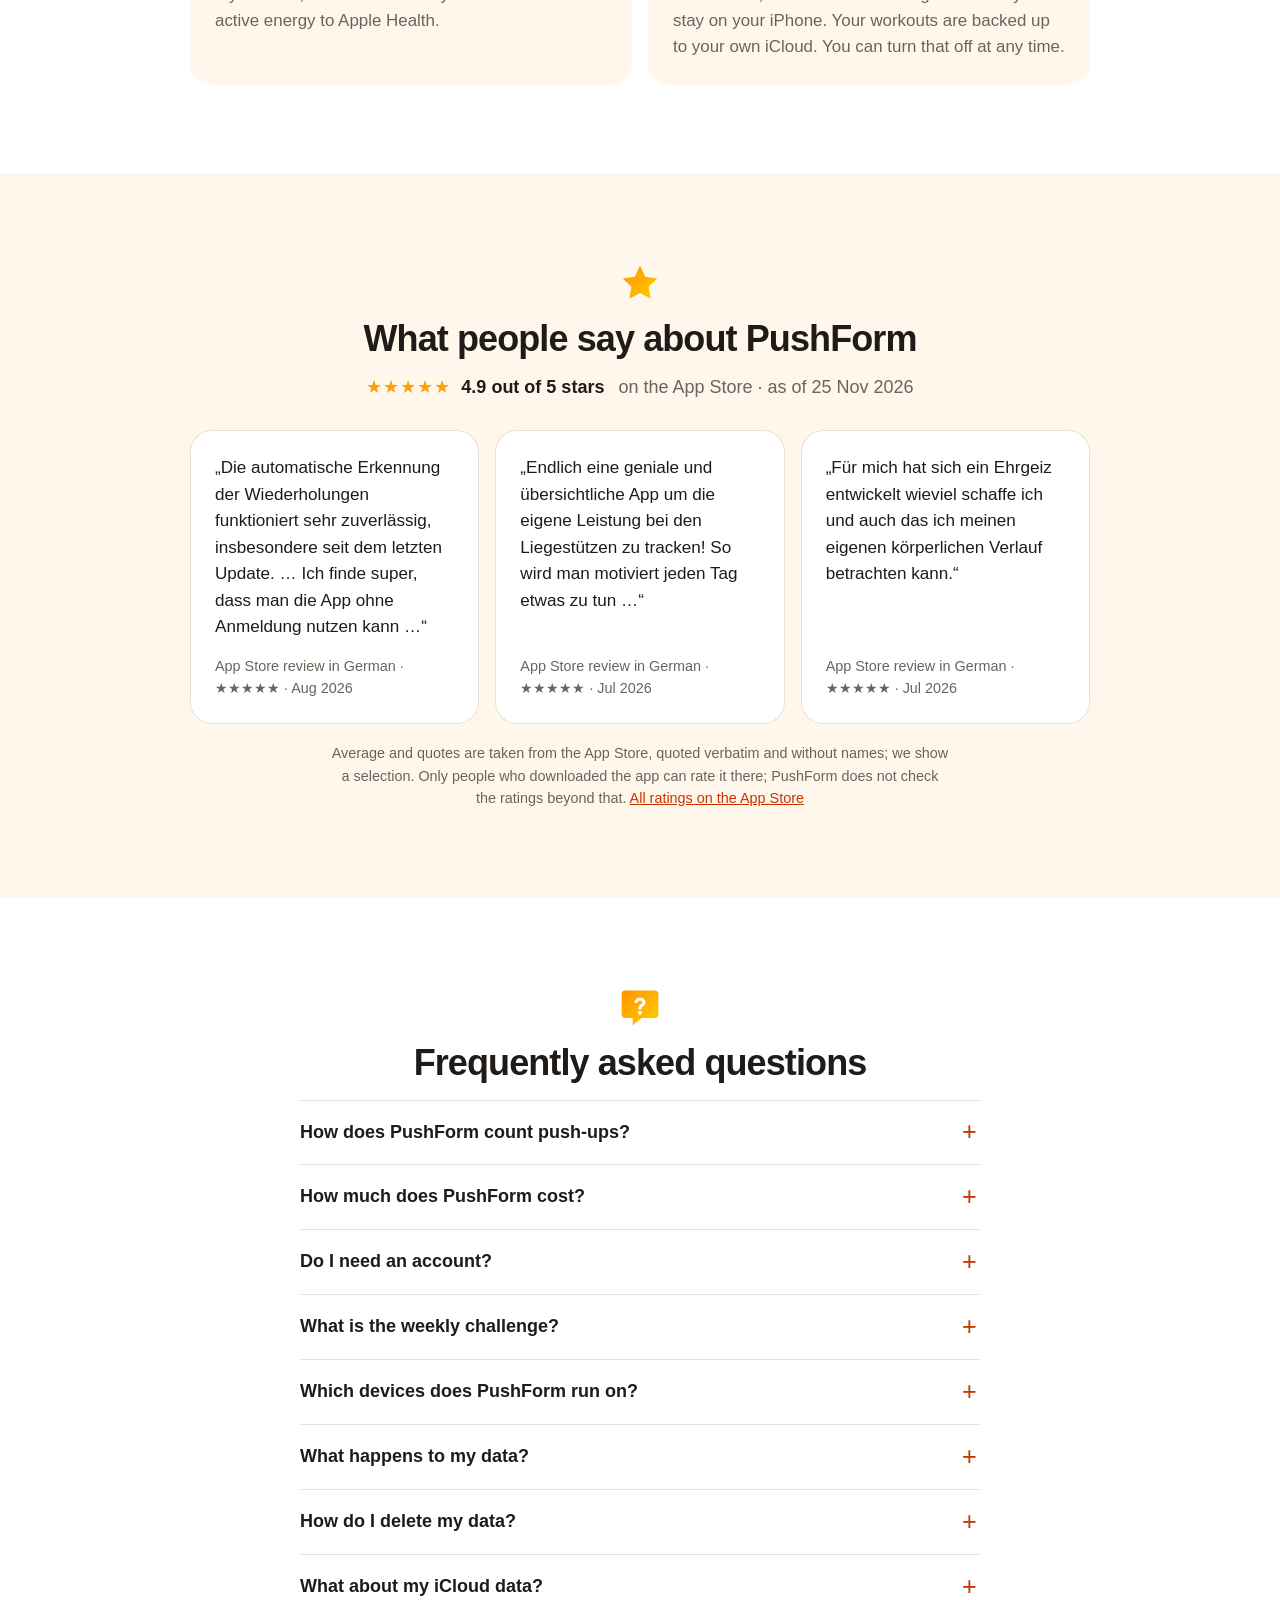
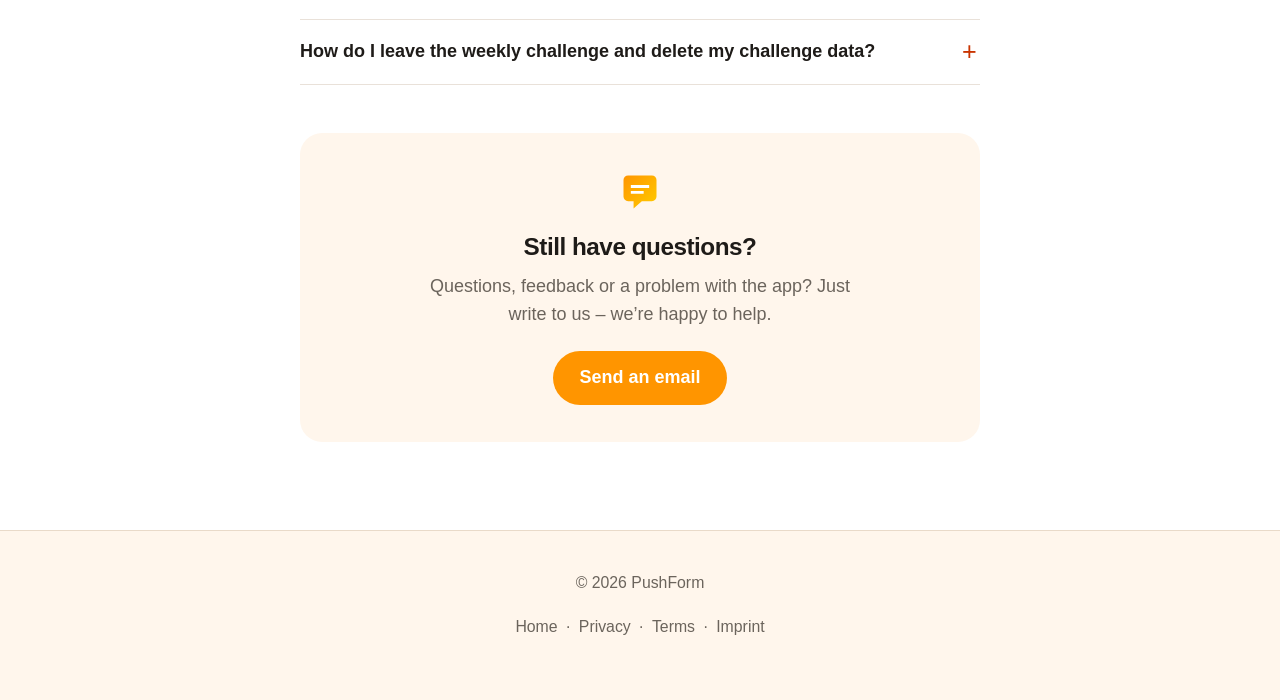
==== commit 7e121b21: "Website: Start im Menue, Favicon 192 px fuer Google, Seitenname PushForm (WebSite-Daten) Co-Authored" ====
--- a/index.html
+++ b/index.html
@@ -5,6 +5,7 @@
 <meta name="viewport" content="width=device-width, initial-scale=1">
   <link rel="icon" href="favicon.ico" sizes="any">
   <link rel="icon" type="image/png" sizes="32x32" href="favicon-32.png">
+  <link rel="icon" type="image/png" sizes="192x192" href="favicon-192.png">
   <link rel="apple-touch-icon" href="icon.png">
 <title>PushForm – Liegestütze per Kamera zählen | iPhone-App</title>
 <meta name="description" content="PushForm zählt deine Liegestütze automatisch per iPhone-Kamera – direkt auf dem Gerät. Mit Trainingsplan, Streaks und Wochen-Challenge. Kostenlos, ohne Konto.">
@@ -20,6 +21,7 @@
 <meta property="og:locale:alternate" content="en_US">
 <meta name="twitter:card" content="summary">
 <meta name="apple-itunes-app" content="app-id=6785243655">
+<script type="application/ld+json">{"@context":"https://schema.org","@type":"WebSite","name":"PushForm","alternateName":"PushForm App","url":"https://pushform.de/"}</script>
 <script type="application/ld+json">
 [
  {
@@ -170,13 +172,18 @@
   .stage { padding-top: 48px; padding-bottom: 0; overflow: hidden; }
   .fan { position: relative; max-width: 760px; margin: 0 auto; aspect-ratio: 100 / 65; perspective: 1600px; }
   .fan .ph { position: absolute; top: 0; width: 34%; height: auto; border-radius: var(--r-device); background: #000;
-             box-shadow: var(--edge), var(--shadow); transition: transform 1.1s cubic-bezier(.2,.7,.1,1), opacity 1.1s ease; }
+             box-shadow: var(--edge), var(--shadow); transition: transform 1.1s cubic-bezier(.2,.7,.1,1); }
+  /* Eingeblendet wird die Gruppe als Ganzes: Blendet jedes iPhone einzeln,
+     scheinen die halb durchsichtigen Geraete waehrend der Animation durch-
+     einander hindurch, wo sie sich ueberlappen. */
+  .fan { transition: opacity .9s ease; }
+  html.js .stage:not(.in) .fan { opacity: 0; }
   .fan .c { left: 33%; z-index: 3; }
   .fan .l { left: 6%; z-index: 2; transform: translateY(9%) rotate(-7deg) scale(.9); }
   .fan .r { right: 6%; z-index: 2; transform: translateY(9%) rotate(7deg) scale(.9); }
-  html.js .stage:not(.in) .fan .c { transform: translateY(18%) rotateX(24deg); opacity: 0; }
-  html.js .stage:not(.in) .fan .l { transform: translateY(30%) rotate(-2deg) scale(.86); opacity: 0; }
-  html.js .stage:not(.in) .fan .r { transform: translateY(30%) rotate(2deg) scale(.86); opacity: 0; }
+  html.js .stage:not(.in) .fan .c { transform: translateY(18%) rotateX(24deg); }
+  html.js .stage:not(.in) .fan .l { transform: translateY(30%) rotate(-2deg) scale(.86); }
+  html.js .stage:not(.in) .fan .r { transform: translateY(30%) rotate(2deg) scale(.86); }
 
   /* ---------- Abschnittsueberschriften: Symbol ueber dem Titel ---------- */
   .h2wrap { display: flex; flex-direction: column; align-items: center; gap: 14px; margin: 0 0 16px; }
@@ -238,7 +245,7 @@
   html.js .reveal { opacity: 0; transform: translateY(24px); transition: opacity .8s ease, transform .8s cubic-bezier(.2,.7,.1,1); }
   html.js .reveal.in { opacity: 1; transform: none; }
   @media (prefers-reduced-motion: reduce) {
-    html.js .reveal, html.js .stage .fan .ph { transition: none !important; opacity: 1 !important; }
+    html.js .reveal, html.js .stage .fan, html.js .stage .fan .ph { transition: none !important; opacity: 1 !important; }
     html.js .reveal { transform: none !important; }
     html.js .stage:not(.in) .fan .c { transform: none; }
     html.js .stage:not(.in) .fan .l { transform: translateY(9%) rotate(-7deg) scale(.9); }
@@ -256,7 +263,8 @@
   @media (max-width: 48em) {
     .s { padding: 60px 20px; }
     .hero { padding-top: 48px; }
-    .stage { padding-top: 40px; padding-bottom: 0; }
+    /* 20 px weniger als frueher: die iPhones etwas naeher an den Knopf. */
+    .stage { padding-top: 20px; padding-bottom: 0; }
     .appicon { width: 120px; height: 120px; }
     .fan { max-width: 520px; aspect-ratio: 100 / 76; }
     .fan .ph { width: 40%; } .fan .c { left: 30%; } .fan .l { left: 0; } .fan .r { right: 0; }
@@ -269,12 +277,12 @@
   @media (max-width: 360px) { .score { border-left: 0; padding-left: 0; text-align: center; } }
 </style>
 </head>
-<body>
+<body id="top">
 <header class="site">
   <a class="skip" href="#inhalt" data-en="Skip to content">Zum Inhalt</a>
   <div class="topbar">
     <a class="brand" href="index.html"><span class="fig" aria-hidden="true"></span>PushForm</a>
-    <nav class="topnav" aria-label="Bereiche" data-en-label="Sections"><a href="#funktionen" data-en="Features">Features</a><a href="#bewertungen" data-en="Reviews">Bewertungen</a><a href="#fragen" data-en="Support">Support</a></nav>
+    <nav class="topnav" aria-label="Bereiche" data-en-label="Sections"><a href="#top" data-en="Home">Start</a><a href="#funktionen" data-en="Features">Features</a><a href="#bewertungen" data-en="Reviews">Bewertungen</a><a href="#fragen" data-en="Support">Support</a></nav>
     <span class="langsw" role="group" aria-label="Sprache" data-en-label="Language"><button type="button" data-lang="de" lang="de" aria-label="Deutsch" aria-pressed="false">DE</button><button type="button" data-lang="en" lang="en" aria-label="English" aria-pressed="false">EN</button></span>
   </div>
 </header>
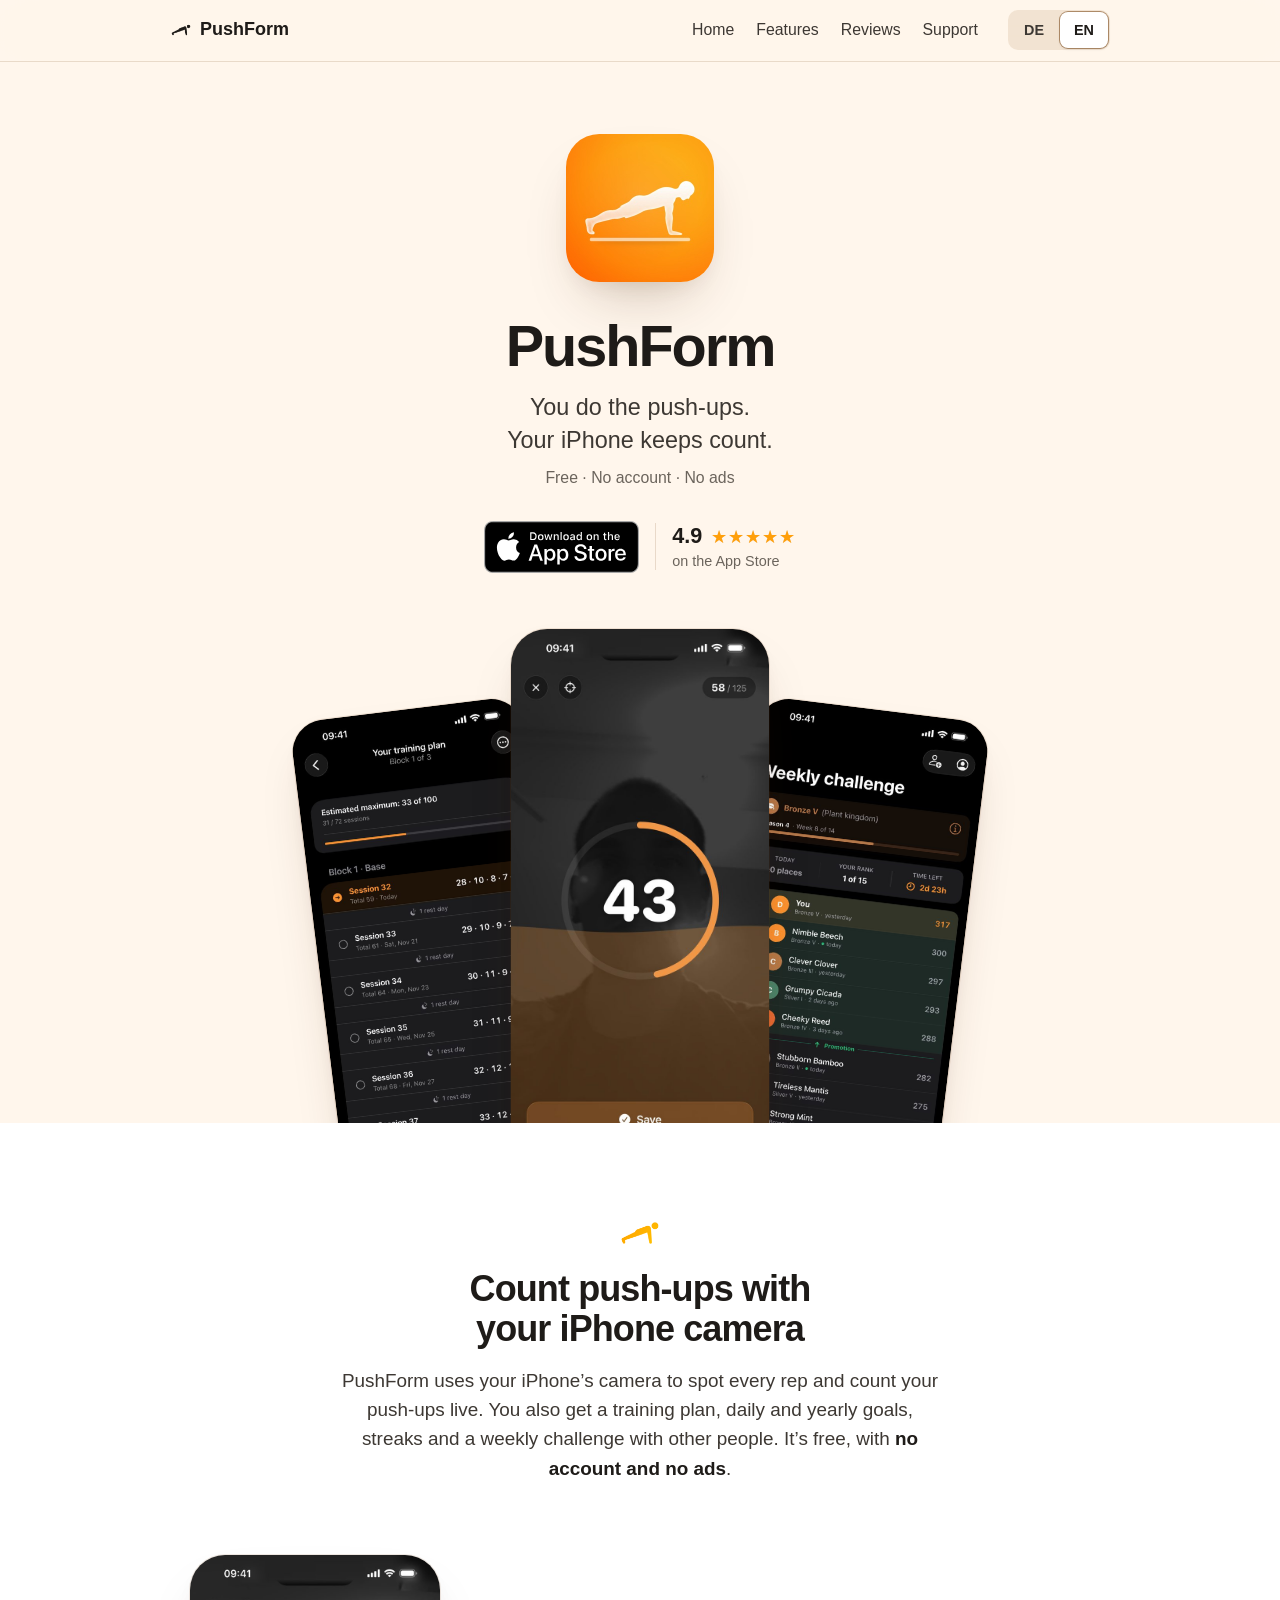
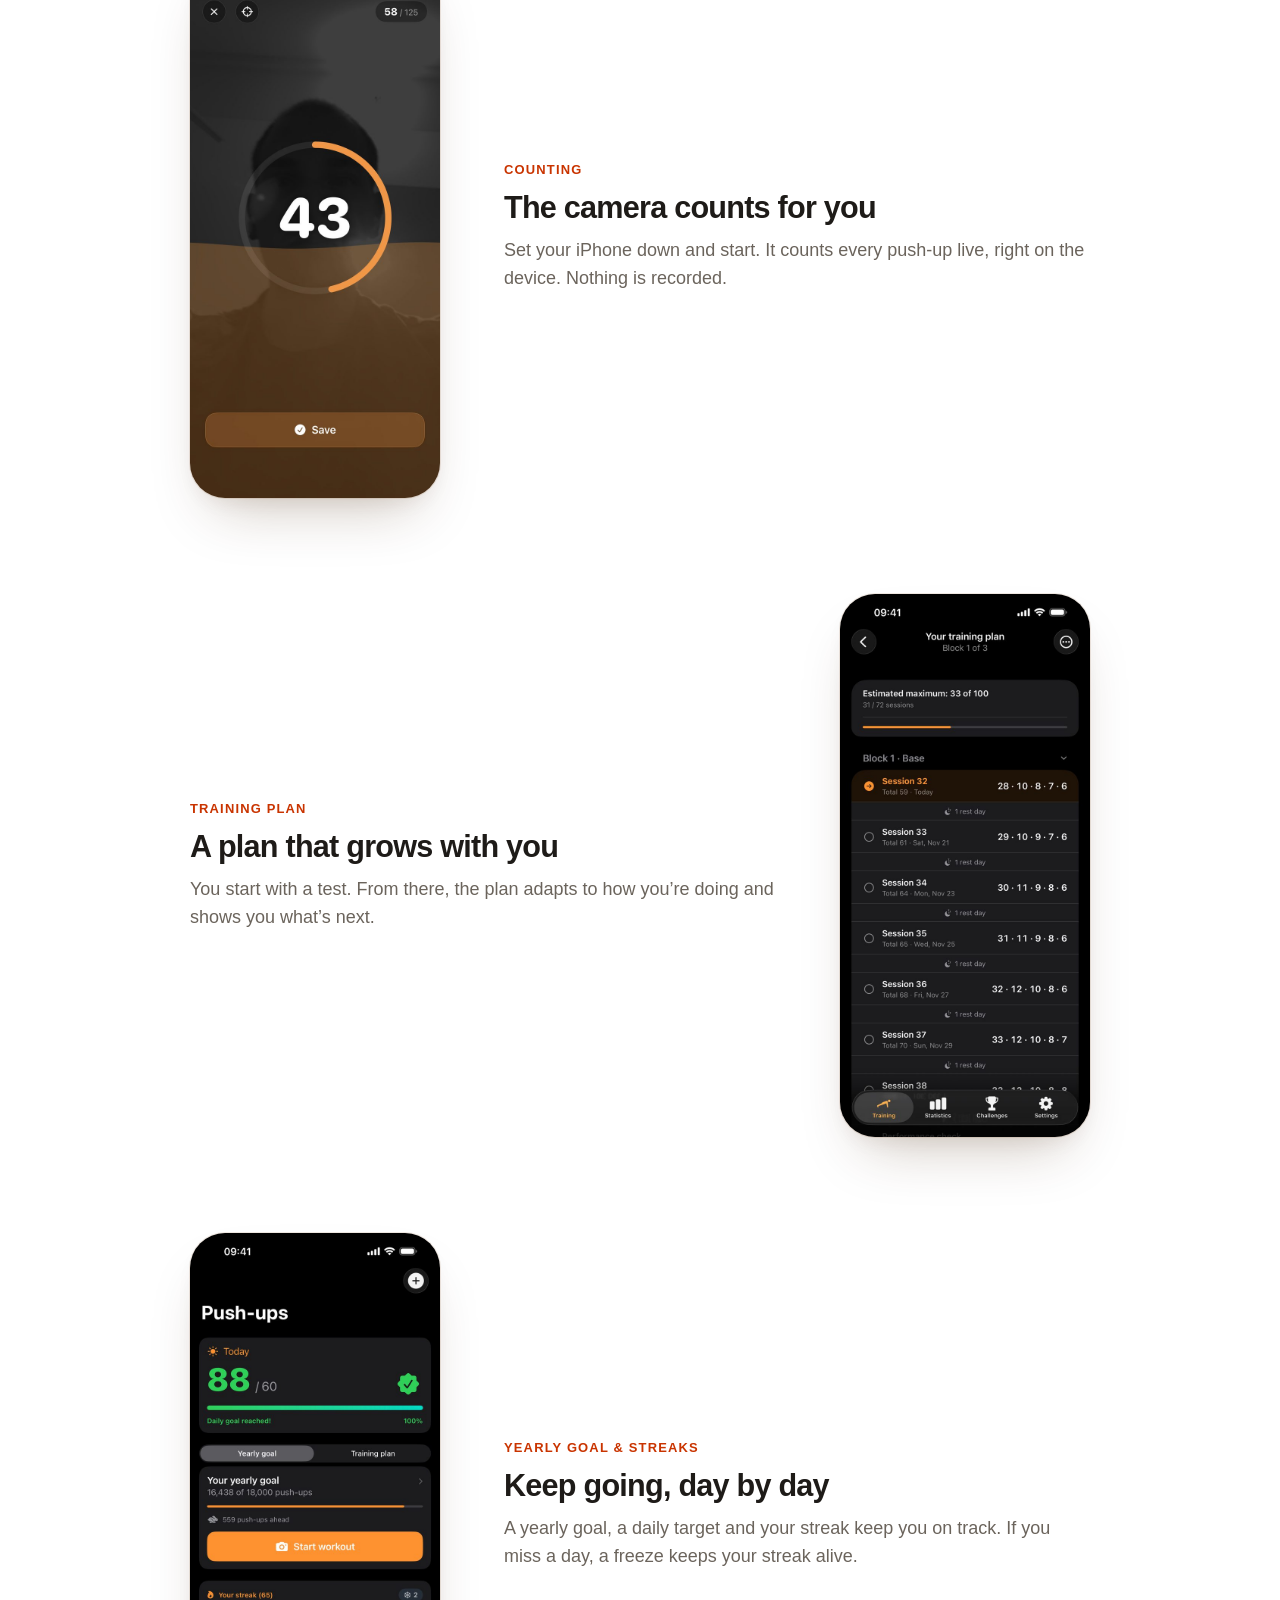
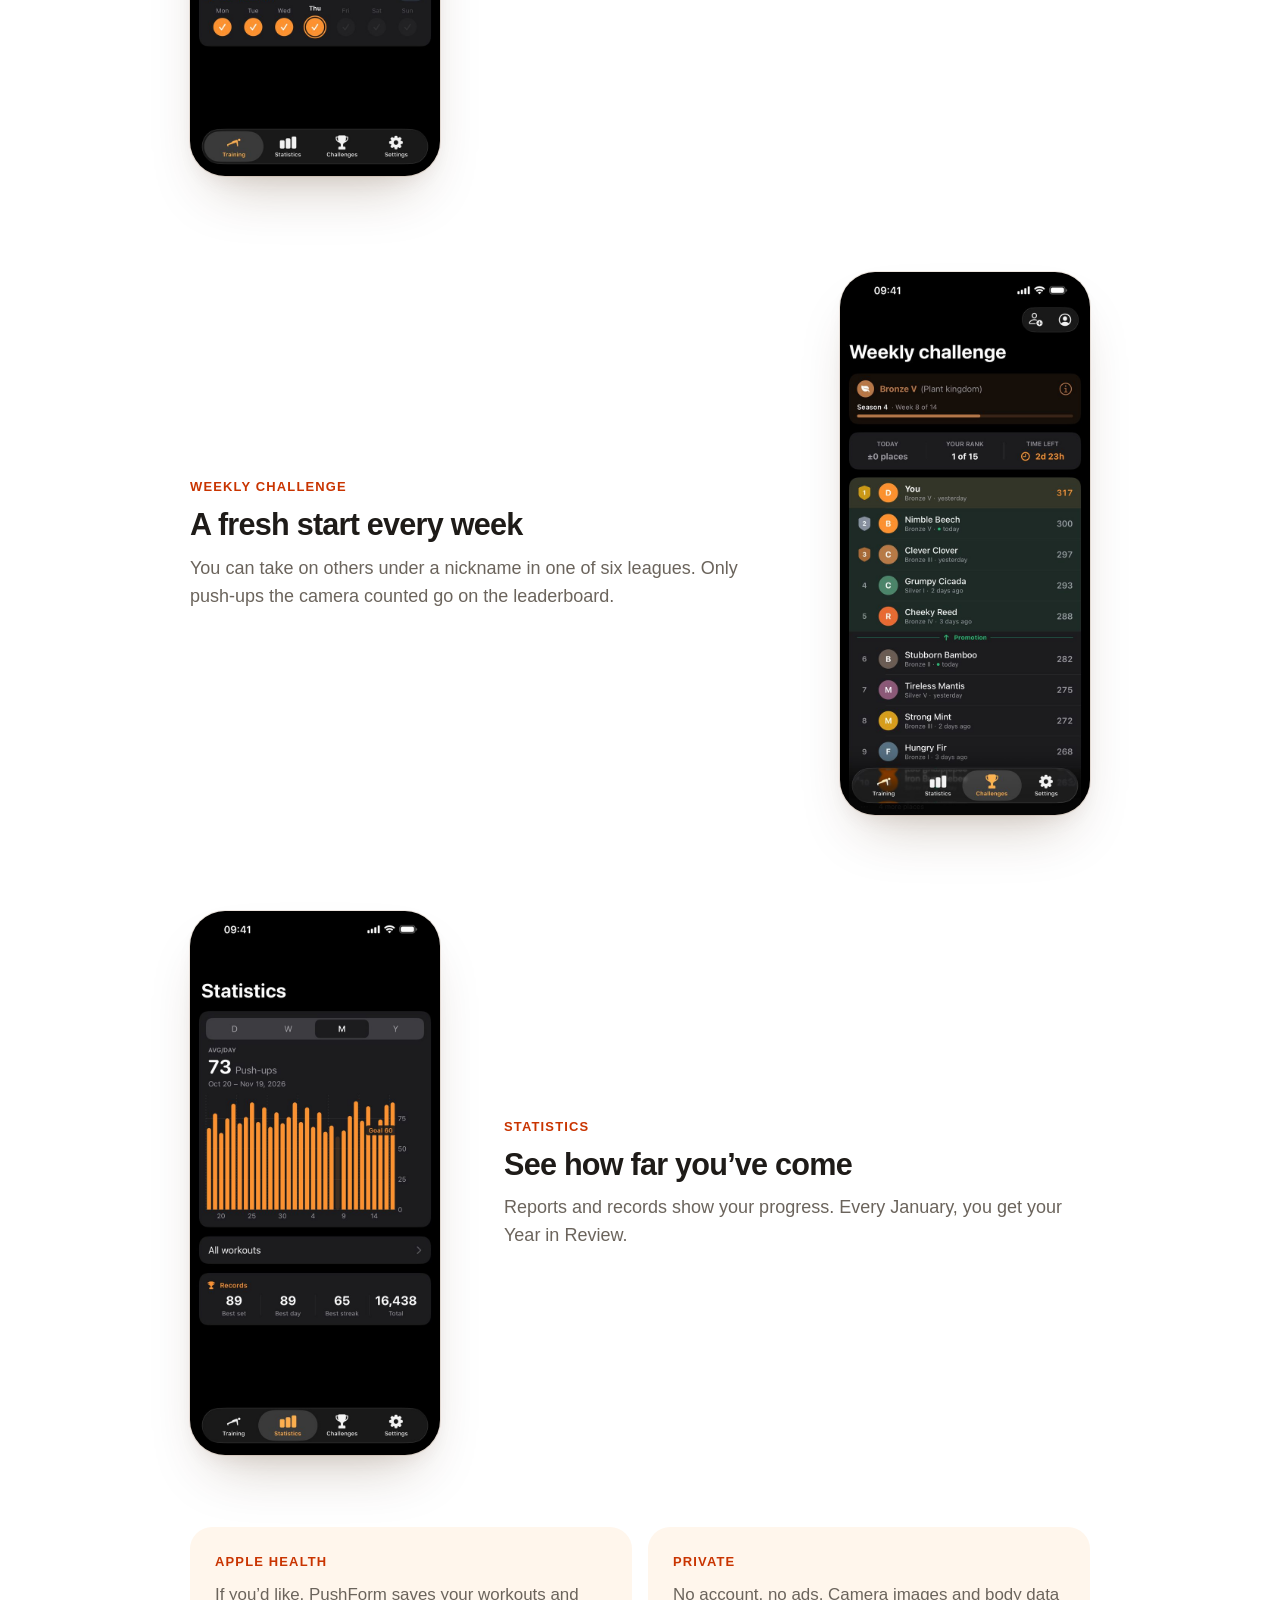
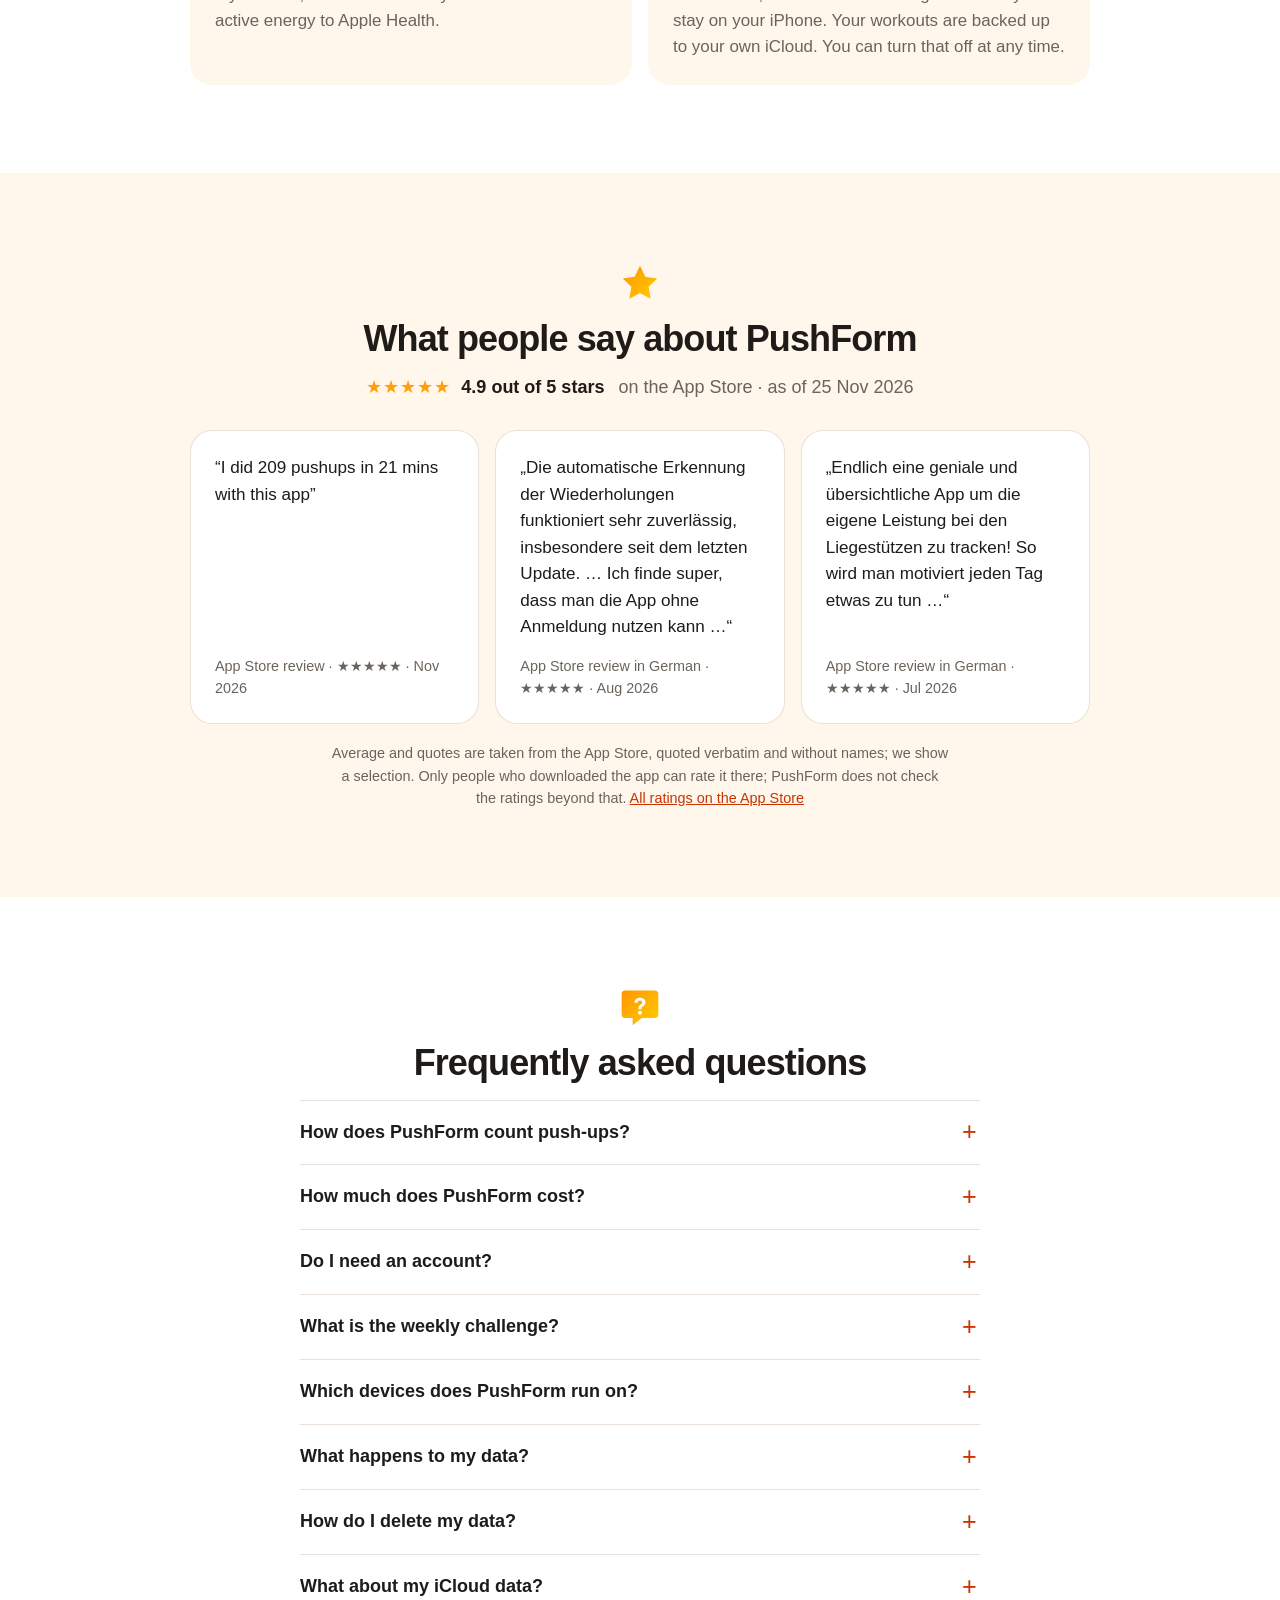
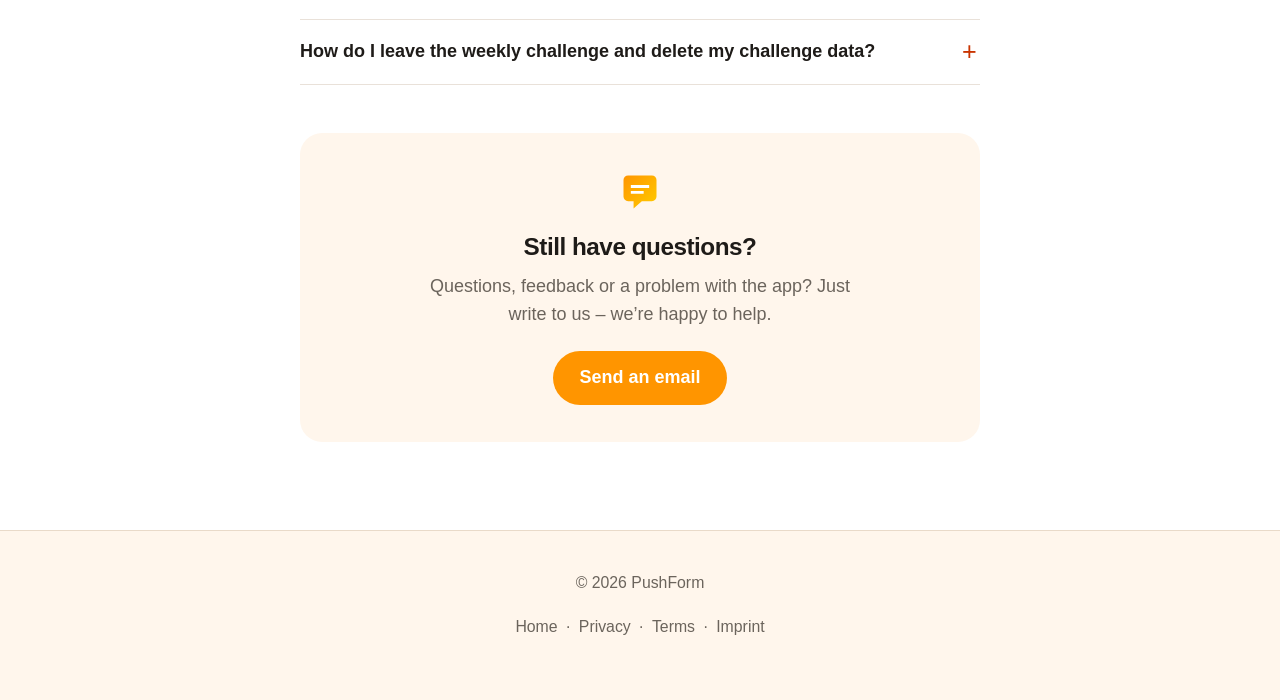
==== commit 43821f43: "Website: englische App-Store-Bewertung (USA, Nov 2026) auf der englischen Seite zuerst Deutsche Seit" ====
--- a/index.html
+++ b/index.html
@@ -20,7 +20,6 @@
 <meta property="og:locale" content="de_DE">
 <meta property="og:locale:alternate" content="en_US">
 <meta name="twitter:card" content="summary">
-<meta name="apple-itunes-app" content="app-id=6785243655">
 <script type="application/ld+json">{"@context":"https://schema.org","@type":"WebSite","name":"PushForm","alternateName":"PushForm App","url":"https://pushform.de/"}</script>
 <script type="application/ld+json">
 [
@@ -137,7 +136,7 @@
  }
 ]
 </script>
-<link rel="stylesheet" href="site.css">
+<link rel="stylesheet" href="site.css?v=20261127c">
 <script>document.documentElement.classList.add('js');
 // Groesstes Element (mittleres iPhone) frueh laden: Die deutsche Fassung steht
 // im HTML, die englische tauscht das Sprachskript erst am Seitenende ein –
@@ -369,7 +368,10 @@
         <strong data-en="4.9 out of 5 stars">4,9 von 5 Sternen</strong>
         <span data-en="on the App Store · as of 25 Nov 2026">im App Store · Stand 25.11.2026</span>
       </p>
-      <div class="quotes reveal">
+      <!-- Englische Seite: die englische Bewertung aus den USA zuerst (data-en tauscht den ganzen Block). -->
+      <div class="quotes reveal" data-en="        <figure class=&quot;card&quot;><blockquote><p lang=&quot;en&quot;>“I did 209 pushups in 21 mins with this app”</p></blockquote><figcaption>App Store review · <span aria-hidden=&quot;true&quot;>★★★★★</span><span class=&quot;vh&quot;>5 out of 5 stars</span> · Nov 2026</figcaption></figure>
+        <figure class=&quot;card&quot;><blockquote><p lang=&quot;de&quot;>„Die automatische Erkennung der Wiederholungen funktioniert sehr zuverlässig, insbesondere seit dem letzten Update. … Ich finde super, dass man die App ohne Anmeldung nutzen kann …“</p></blockquote><figcaption>App Store review in German · <span aria-hidden=&quot;true&quot;>★★★★★</span><span class=&quot;vh&quot;>5 out of 5 stars</span> · Aug 2026</figcaption></figure>
+        <figure class=&quot;card&quot;><blockquote><p lang=&quot;de&quot;>„Endlich eine geniale und übersichtliche App um die eigene Leistung bei den Liegestützen zu tracken! So wird man motiviert jeden Tag etwas zu tun …“</p></blockquote><figcaption>App Store review in German · <span aria-hidden=&quot;true&quot;>★★★★★</span><span class=&quot;vh&quot;>5 out of 5 stars</span> · Jul 2026</figcaption></figure>">
         <figure class="card"><blockquote><p lang="de">„Die automatische Erkennung der Wiederholungen funktioniert sehr zuverlässig, insbesondere seit dem letzten Update. … Ich finde super, dass man die App ohne Anmeldung nutzen kann …“</p></blockquote><figcaption data-en="App Store review in German · <span aria-hidden=&quot;true&quot;>★★★★★</span><span class=&quot;vh&quot;>5 out of 5 stars</span> · Aug 2026">App-Store-Bewertung · <span aria-hidden="true">★★★★★</span><span class="vh">5 von 5 Sternen</span> · August 2026</figcaption></figure>
         <figure class="card"><blockquote><p lang="de">„Endlich eine geniale und übersichtliche App um die eigene Leistung bei den Liegestützen zu tracken! So wird man motiviert jeden Tag etwas zu tun …“</p></blockquote><figcaption data-en="App Store review in German · <span aria-hidden=&quot;true&quot;>★★★★★</span><span class=&quot;vh&quot;>5 out of 5 stars</span> · Jul 2026">App-Store-Bewertung · <span aria-hidden="true">★★★★★</span><span class="vh">5 von 5 Sternen</span> · Juli 2026</figcaption></figure>
         <figure class="card"><blockquote><p lang="de">„Für mich hat sich ein Ehrgeiz entwickelt wieviel schaffe ich und auch das ich meinen eigenen körperlichen Verlauf betrachten kann.“</p></blockquote><figcaption data-en="App Store review in German · <span aria-hidden=&quot;true&quot;>★★★★★</span><span class=&quot;vh&quot;>5 out of 5 stars</span> · Jul 2026">App-Store-Bewertung · <span aria-hidden="true">★★★★★</span><span class="vh">5 von 5 Sternen</span> · Juli 2026</figcaption></figure>
@@ -435,6 +437,13 @@
         <a href="impressum.html" data-en="Imprint">Impressum</a>
       </div>
     </footer>
+
+<aside class="dlbar" aria-label="App laden" data-en-label="Get the app">
+  <img src="media/icon-296.jpg" alt="" width="40" height="40">
+  <div class="dlt"><strong data-en="PushForm: Push-Up Tracker">PushForm: Liegestütze-Zähler</strong><span data-en="Camera Rep Counter &amp; Challenge">Tracker mit Kamera &amp; Challenge</span></div>
+  <a class="dlget" href="https://apps.apple.com/app/pushform-push-up-tracker/id6785243655" data-en="Get">Laden</a>
+  <button type="button" class="dlx" aria-label="Schließen" data-en-label="Close">×</button>
+</aside>
 
 <dialog class="lightbox" aria-label="Vergrößertes Bild" data-en-label="Enlarged image">
   <button type="button" class="close" aria-label="Schließen" data-en-label="Close">×</button>
@@ -495,5 +504,29 @@
   els.forEach(function(e){io.observe(e);});
 })();
 </script>
+<script>
+/* Download-Leiste nur auf dem iPhone: erscheint, wenn der App-Store-Knopf oben
+   aus dem Bild ist, verschwindet am Fuss der Seite und nach dem Schliessen
+   (fuer diesen Besuch). Ersetzt Apples Smart-App-Banner (entfernt 27.11.2026:
+   Safari schob es nach "Start" halb unter die Statusleiste). Name, Untertitel
+   und "Laden" wie im App Store. */
+(function(){
+  var bar=document.querySelector('.dlbar');
+  if(!bar)return;
+  var test=/[?&]dlbar=1/.test(location.search);
+  if(!(/iPhone|iPod/.test(navigator.userAgent)||test)||!('IntersectionObserver' in window))return;
+  try{ if(sessionStorage.getItem('pf_dlbar_zu')==='1'&&!test) return; }catch(e){}
+  var badge=document.querySelector('.store-badge'), foot=document.querySelector('footer.site-foot');
+  var obenSichtbar=true, fussSichtbar=false, zu=false;
+  function zeigen(){ var an=!zu&&!obenSichtbar&&!fussSichtbar; bar.classList.toggle('on',an); bar.inert=!an; }
+  bar.inert=true;
+  var io=new IntersectionObserver(function(es){es.forEach(function(e){
+    if(e.target===badge) obenSichtbar=e.isIntersecting; else fussSichtbar=e.isIntersecting;
+  }); zeigen();},{threshold:0});
+  if(badge)io.observe(badge); else obenSichtbar=false;
+  if(foot)io.observe(foot);
+  bar.querySelector('.dlx').addEventListener('click',function(){ zu=true; zeigen(); try{sessionStorage.setItem('pf_dlbar_zu','1');}catch(e){} });
+})();
+</script>
 </body>
 </html>
--- a/site.css
+++ b/site.css
@@ -104,3 +104,22 @@
 
 /* ---------- Druck ---------- */
 @media print { header.site { position: static; -webkit-backdrop-filter: none; backdrop-filter: none; } .langsw, .topnav, .skip { display: none; } }
+
+/* Download-Leiste (nur iPhone, per Skript eingeblendet) */
+.dlbar { position: fixed; left: 12px; right: 12px; bottom: calc(12px + env(safe-area-inset-bottom)); z-index: 50;
+  display: flex; align-items: center; gap: 8px; padding: 8px 2px 8px 8px; border-radius: 18px;
+  background: var(--card); box-shadow: var(--edge), 0 12px 30px -12px rgba(0,0,0,.45);
+  transform: translateY(150%); opacity: 0; transition: transform .35s ease, opacity .35s ease; pointer-events: none; }
+.dlbar.on { transform: none; opacity: 1; pointer-events: auto; }
+.dlbar img { width: 40px; height: 40px; border-radius: 9px; flex: none; }
+.dlt { display: flex; flex-direction: column; line-height: 1.25; min-width: 0; flex: 1; }
+.dlt strong, .dlt span { white-space: nowrap; overflow: hidden; text-overflow: ellipsis; }
+.dlt strong { color: var(--text); font-size: .82rem; }
+.dlt span { color: var(--muted); font-size: .72rem; }
+.dlget { margin-left: 4px; background: var(--btn-bg); color: var(--btn-fg); border-radius: 999px; padding: 6px 14px;
+  font-weight: 700; font-size: .82rem; text-decoration: none; flex: none; }
+.dlget:focus-visible, .dlx:focus-visible { outline: 3px solid var(--accent); outline-offset: 2px; }
+.dlx { background: none; border: 0; color: var(--muted); font-size: 1.25rem; line-height: 1; width: 32px; height: 36px; flex: none; cursor: pointer; border-radius: 50%; }
+@media (min-width: 700px) { .dlbar { display: none; } }
+@media (prefers-reduced-motion: reduce) { .dlbar { transform: none; transition: opacity .2s ease; } }
+@media print { .dlbar { display: none; } }
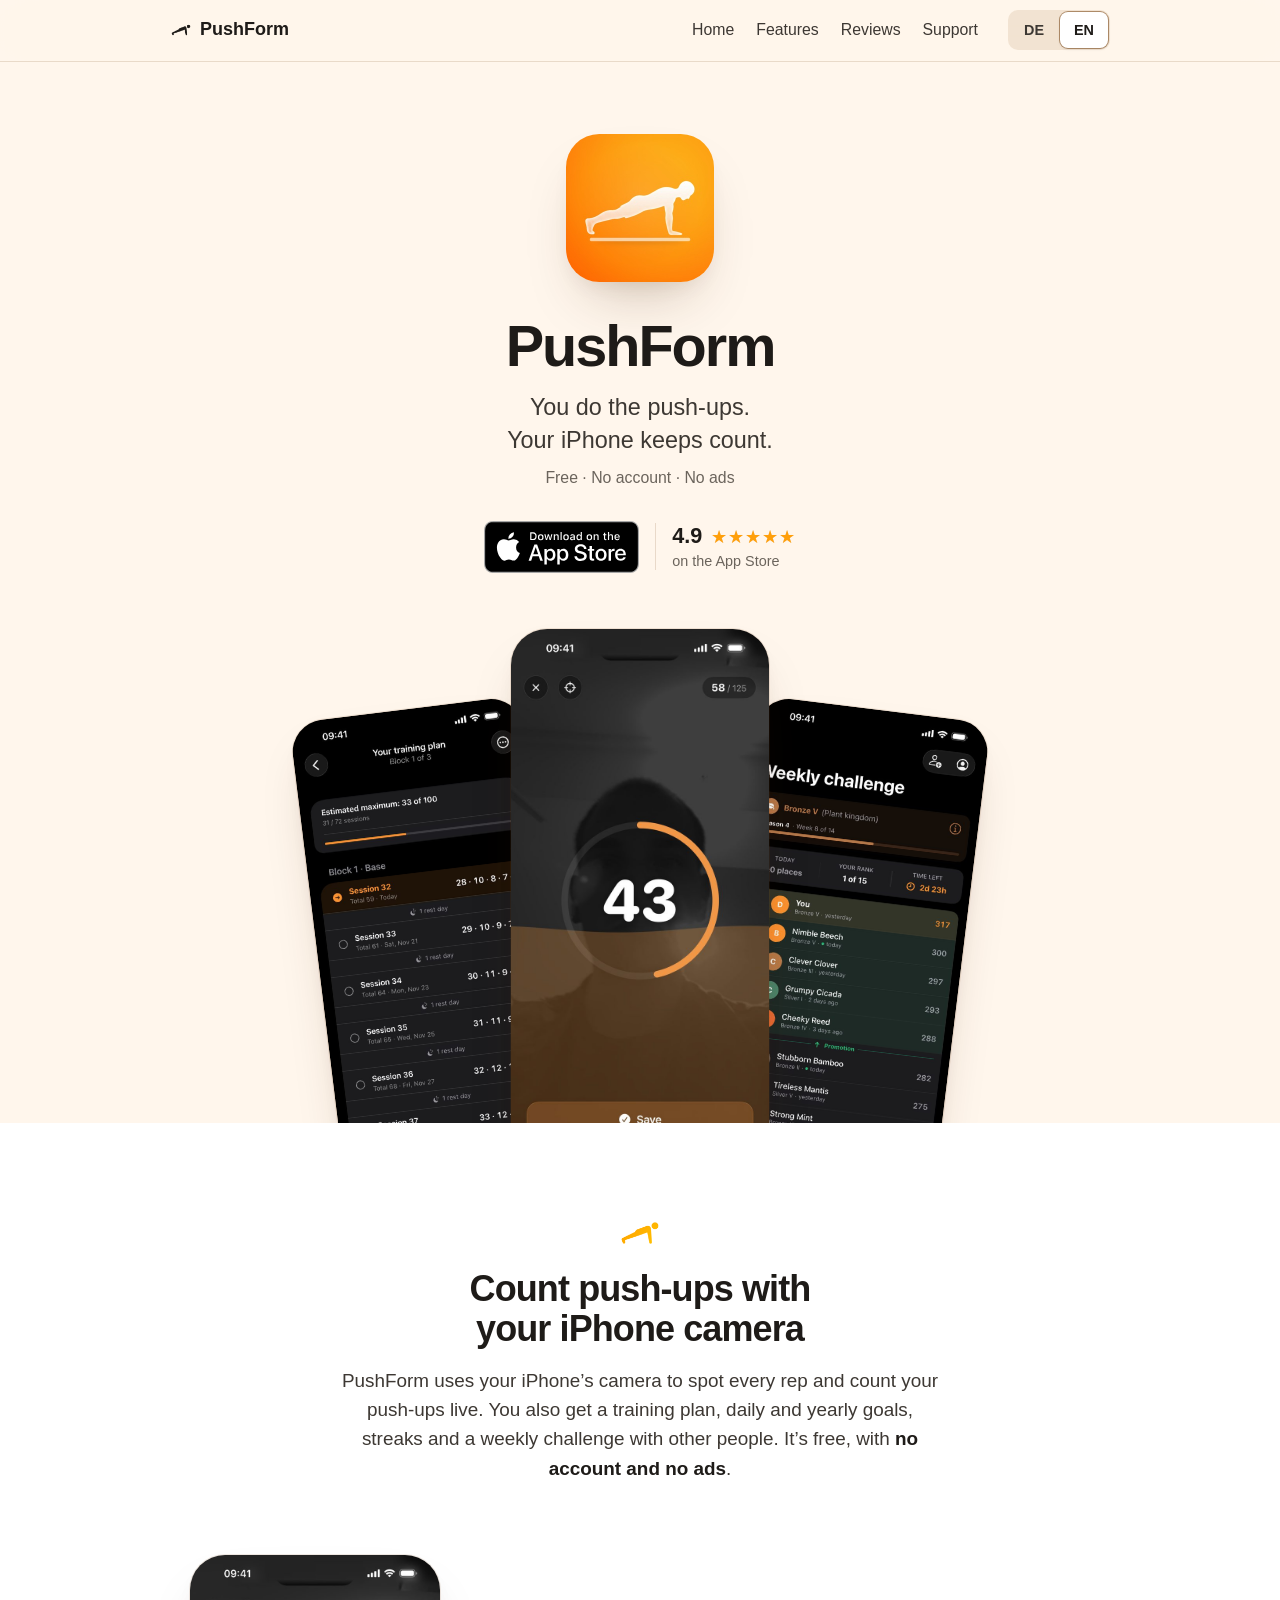
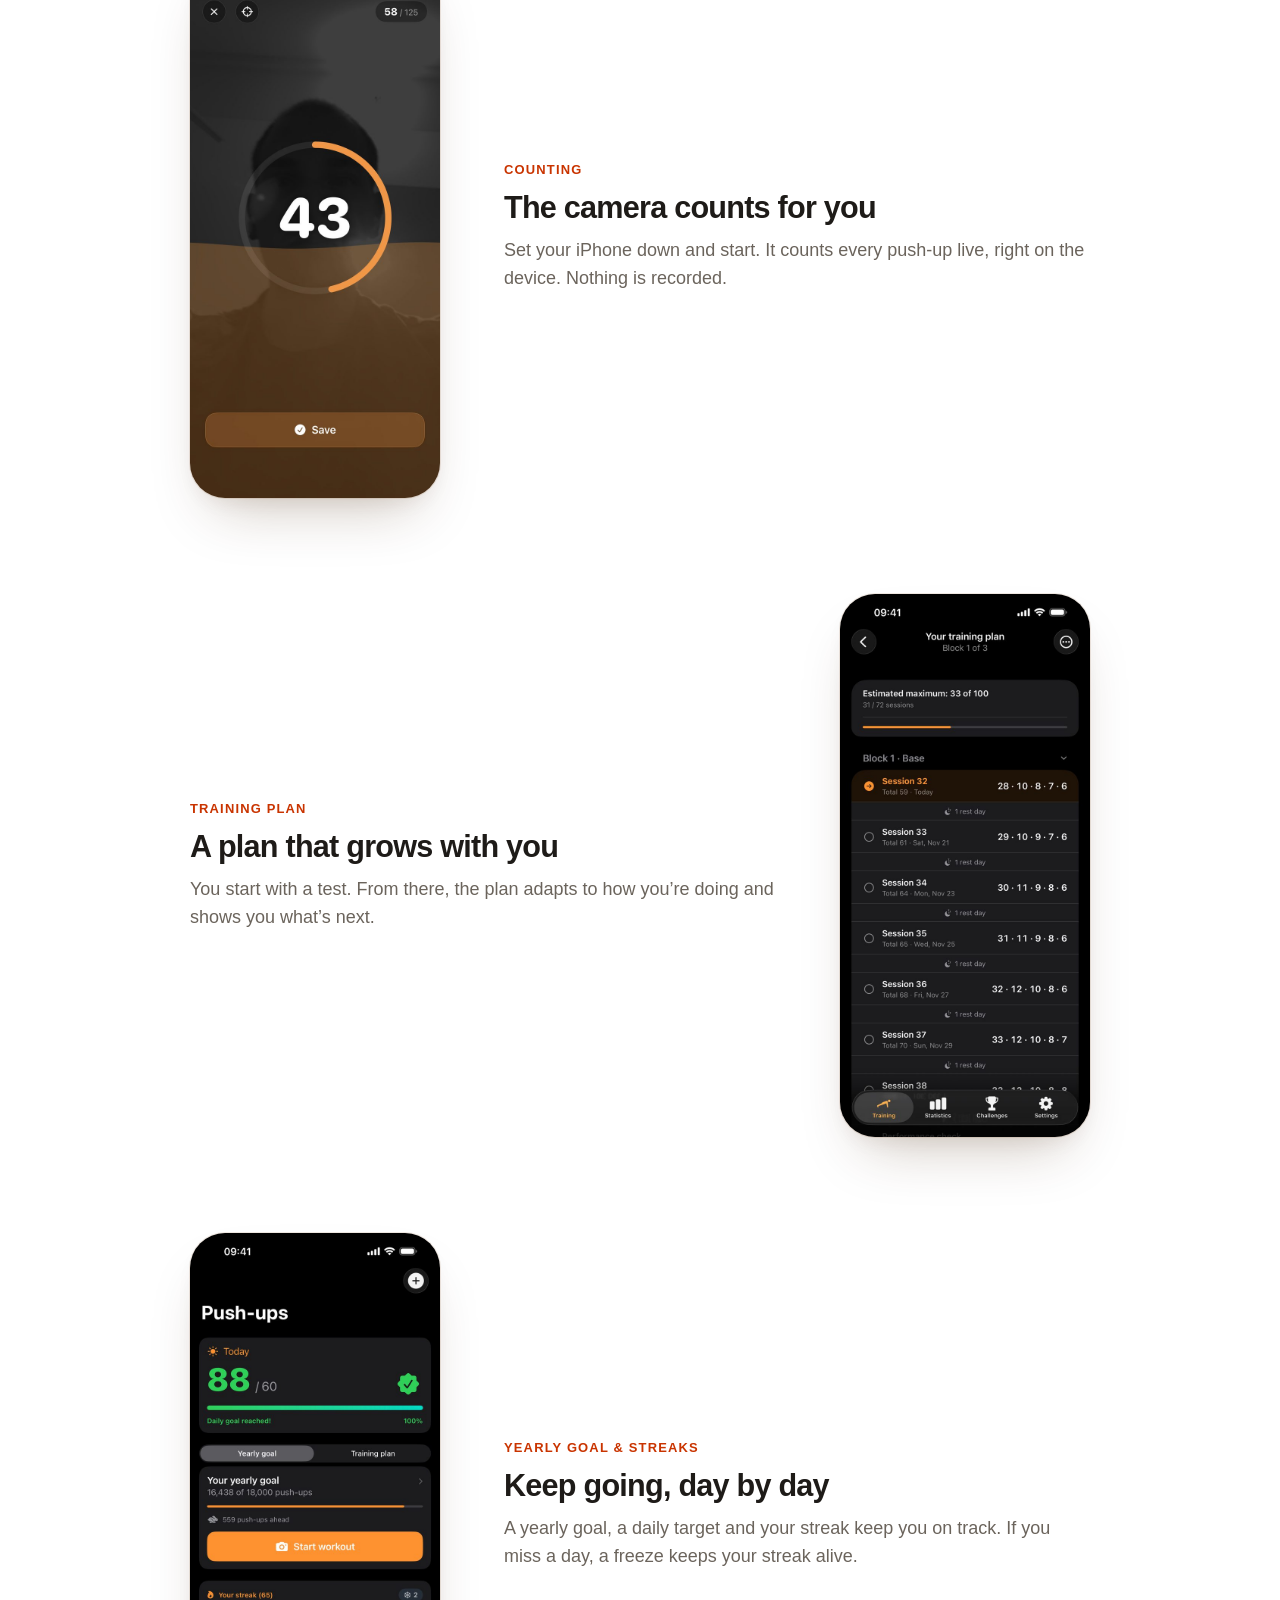
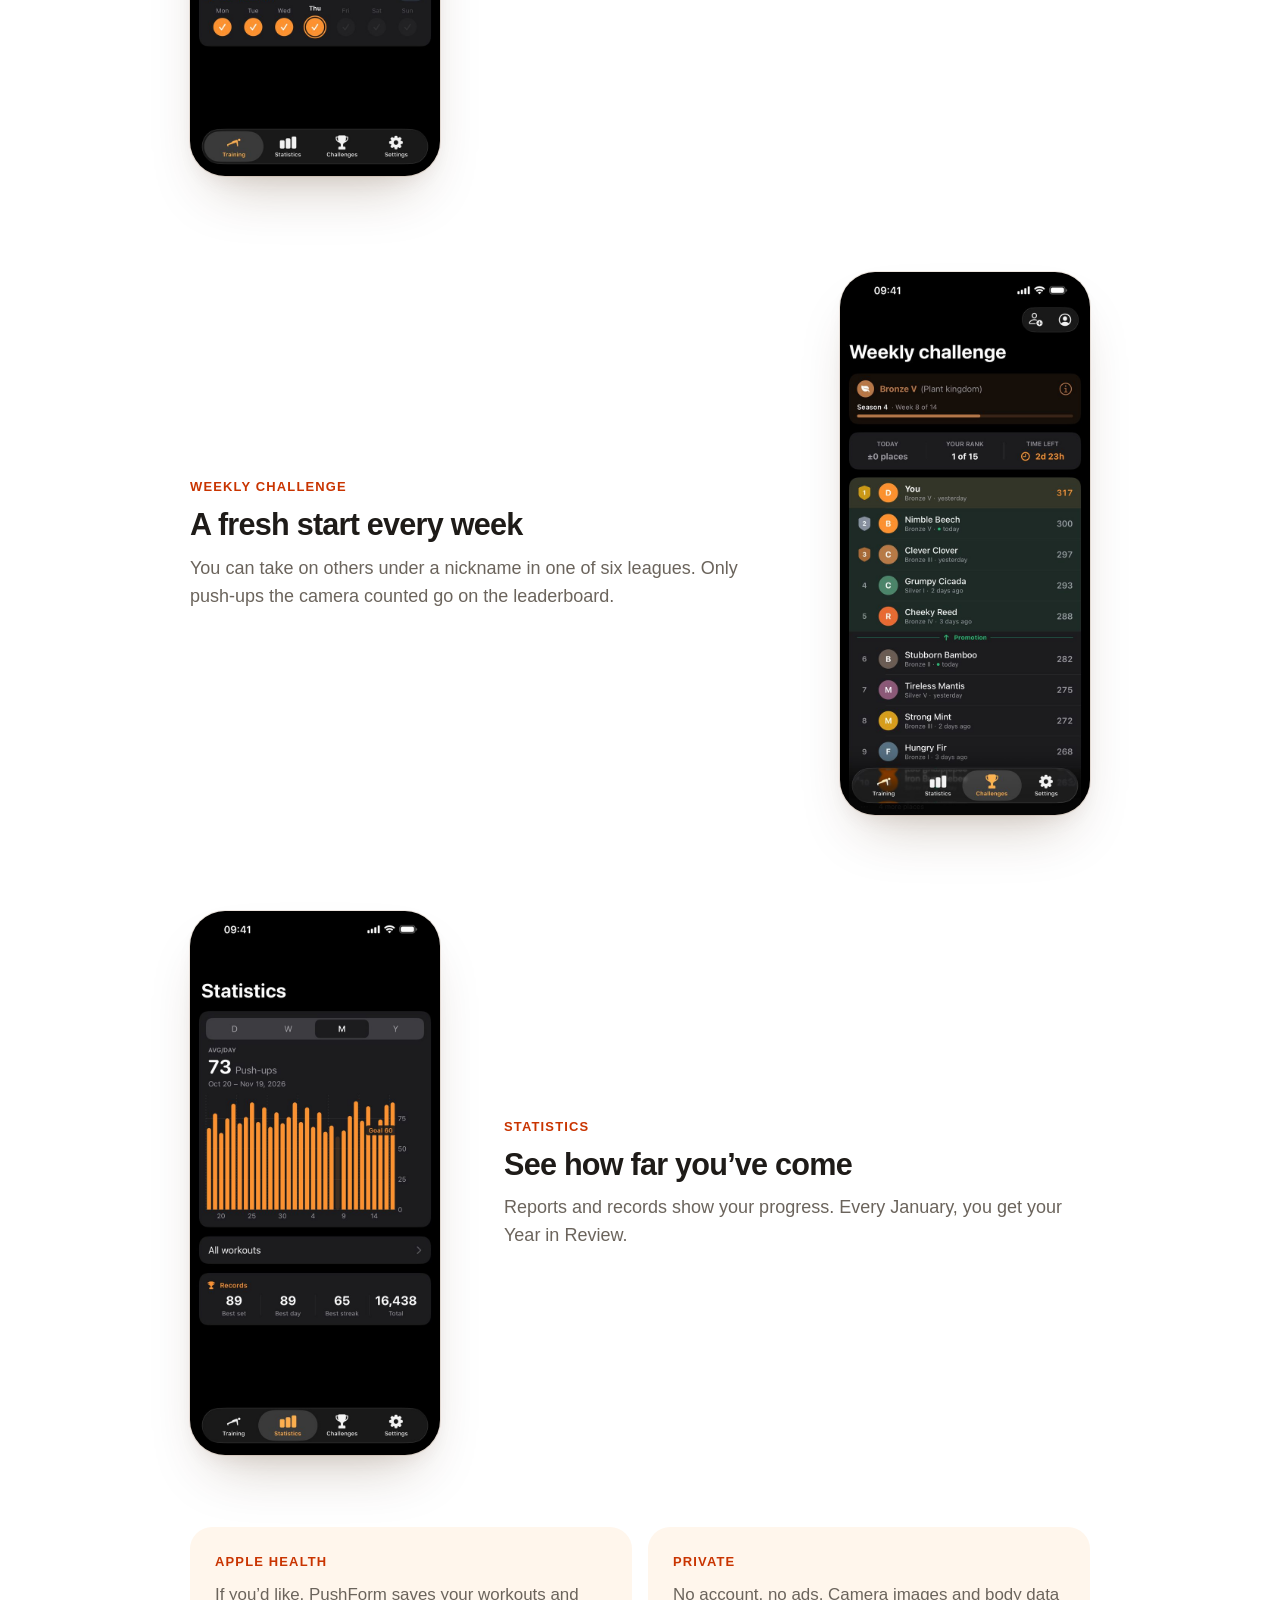
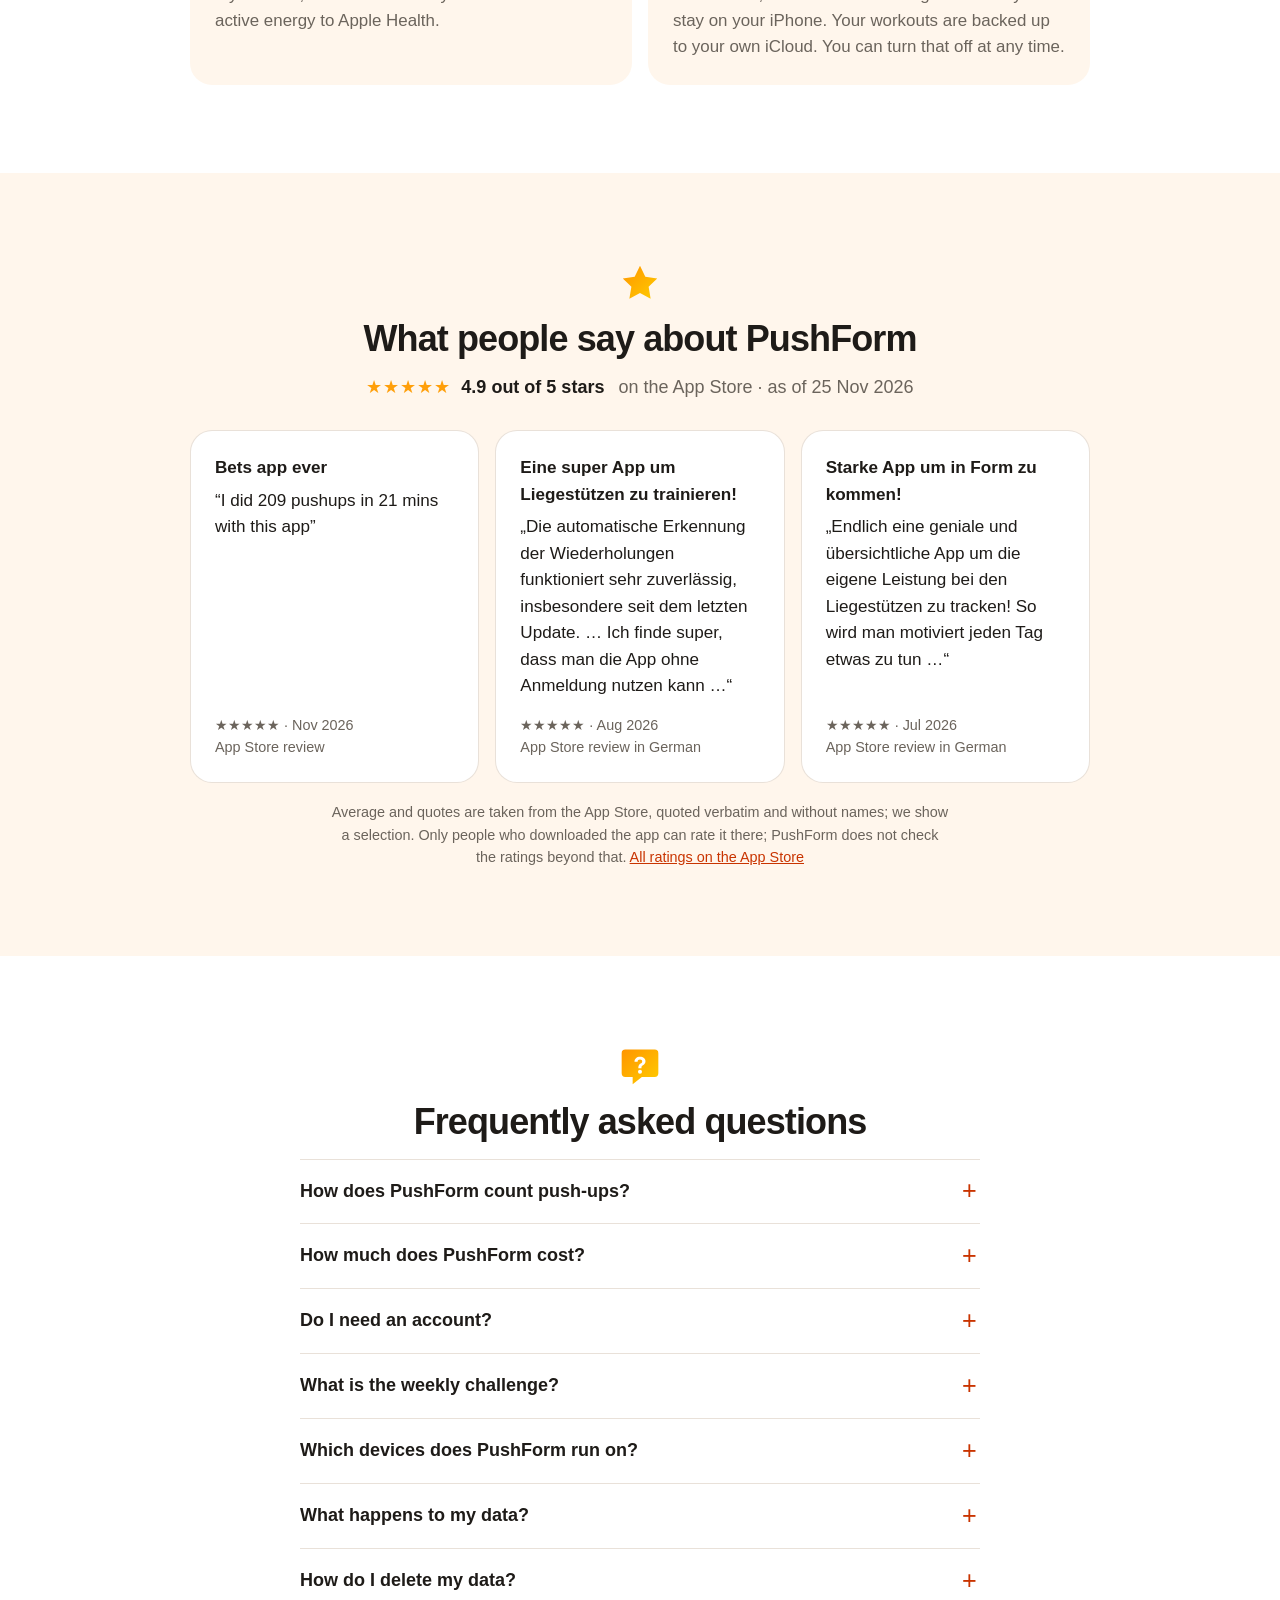
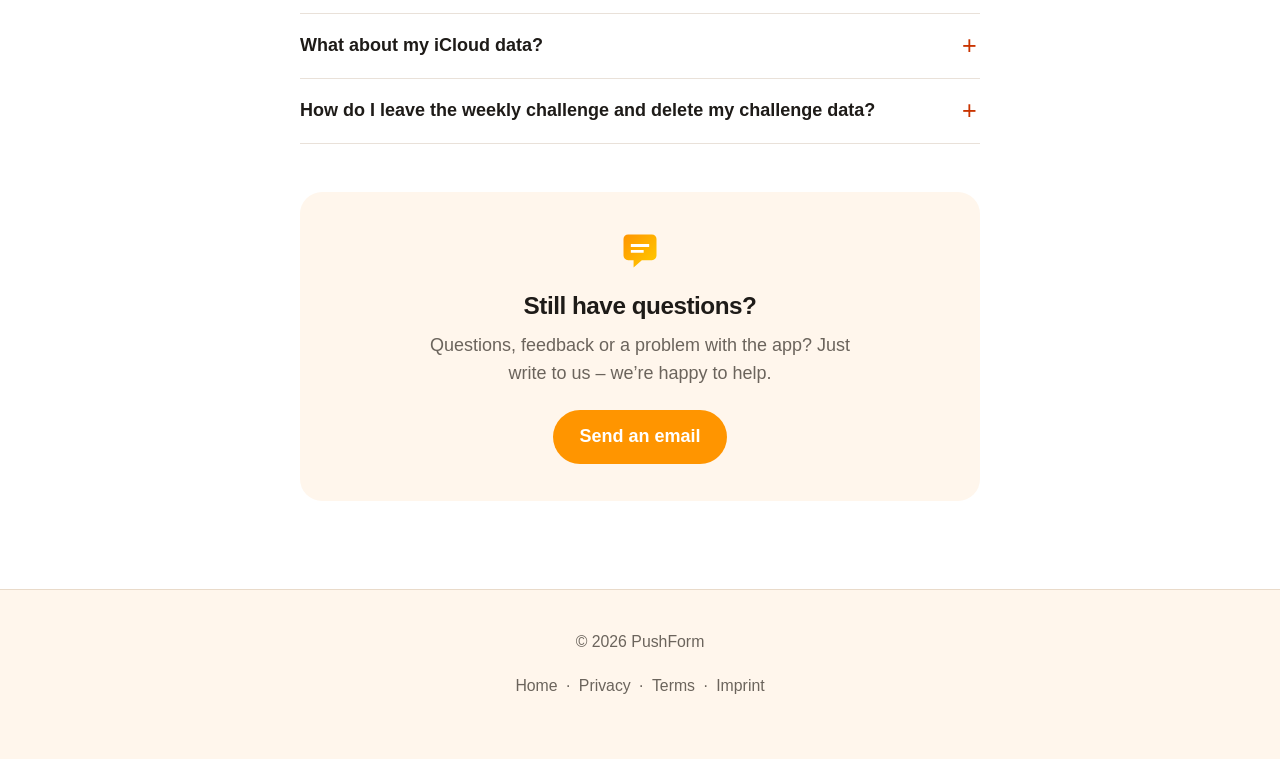
==== commit 5fdb3200: "Website: Bewertungen mit Titel, Sterne und Datum in einer Zeile, Quelle darunter Co-Authored-By: Cla" ====
--- a/index.html
+++ b/index.html
@@ -221,6 +221,9 @@
   .reviews blockquote { margin: 0; }
   .reviews blockquote p { margin: 0; color: var(--text); font-size: .95rem; }
   .reviews figcaption { font-size: .8rem; color: var(--muted); margin-top: auto; }
+  .reviews .rt { font-weight: 600; margin: 0 0 6px; color: var(--text); font-size: .95rem; }
+  .reviews .nw { white-space: nowrap; display: block; }
+  .reviews .src { display: block; }
   .reviews .note { font-size: .8rem; color: var(--muted); margin: 18px auto 0; max-width: 620px; text-align: center; }
 
   /* ---------- Fragen ---------- */
@@ -369,12 +372,12 @@
         <span data-en="on the App Store · as of 25 Nov 2026">im App Store · Stand 25.11.2026</span>
       </p>
       <!-- Englische Seite: die englische Bewertung aus den USA zuerst (data-en tauscht den ganzen Block). -->
-      <div class="quotes reveal" data-en="        <figure class=&quot;card&quot;><blockquote><p lang=&quot;en&quot;>“I did 209 pushups in 21 mins with this app”</p></blockquote><figcaption>App Store review · <span aria-hidden=&quot;true&quot;>★★★★★</span><span class=&quot;vh&quot;>5 out of 5 stars</span> · Nov 2026</figcaption></figure>
-        <figure class=&quot;card&quot;><blockquote><p lang=&quot;de&quot;>„Die automatische Erkennung der Wiederholungen funktioniert sehr zuverlässig, insbesondere seit dem letzten Update. … Ich finde super, dass man die App ohne Anmeldung nutzen kann …“</p></blockquote><figcaption>App Store review in German · <span aria-hidden=&quot;true&quot;>★★★★★</span><span class=&quot;vh&quot;>5 out of 5 stars</span> · Aug 2026</figcaption></figure>
-        <figure class=&quot;card&quot;><blockquote><p lang=&quot;de&quot;>„Endlich eine geniale und übersichtliche App um die eigene Leistung bei den Liegestützen zu tracken! So wird man motiviert jeden Tag etwas zu tun …“</p></blockquote><figcaption>App Store review in German · <span aria-hidden=&quot;true&quot;>★★★★★</span><span class=&quot;vh&quot;>5 out of 5 stars</span> · Jul 2026</figcaption></figure>">
-        <figure class="card"><blockquote><p lang="de">„Die automatische Erkennung der Wiederholungen funktioniert sehr zuverlässig, insbesondere seit dem letzten Update. … Ich finde super, dass man die App ohne Anmeldung nutzen kann …“</p></blockquote><figcaption data-en="App Store review in German · <span aria-hidden=&quot;true&quot;>★★★★★</span><span class=&quot;vh&quot;>5 out of 5 stars</span> · Aug 2026">App-Store-Bewertung · <span aria-hidden="true">★★★★★</span><span class="vh">5 von 5 Sternen</span> · August 2026</figcaption></figure>
-        <figure class="card"><blockquote><p lang="de">„Endlich eine geniale und übersichtliche App um die eigene Leistung bei den Liegestützen zu tracken! So wird man motiviert jeden Tag etwas zu tun …“</p></blockquote><figcaption data-en="App Store review in German · <span aria-hidden=&quot;true&quot;>★★★★★</span><span class=&quot;vh&quot;>5 out of 5 stars</span> · Jul 2026">App-Store-Bewertung · <span aria-hidden="true">★★★★★</span><span class="vh">5 von 5 Sternen</span> · Juli 2026</figcaption></figure>
-        <figure class="card"><blockquote><p lang="de">„Für mich hat sich ein Ehrgeiz entwickelt wieviel schaffe ich und auch das ich meinen eigenen körperlichen Verlauf betrachten kann.“</p></blockquote><figcaption data-en="App Store review in German · <span aria-hidden=&quot;true&quot;>★★★★★</span><span class=&quot;vh&quot;>5 out of 5 stars</span> · Jul 2026">App-Store-Bewertung · <span aria-hidden="true">★★★★★</span><span class="vh">5 von 5 Sternen</span> · Juli 2026</figcaption></figure>
+      <div class="quotes reveal" data-en="        <figure class=&quot;card&quot;><blockquote><p class=&quot;rt&quot; lang=&quot;en&quot;>Bets app ever</p><p lang=&quot;en&quot;>“I did 209 pushups in 21 mins with this app”</p></blockquote><figcaption><span class=&quot;nw&quot;><span aria-hidden=&quot;true&quot;>★★★★★</span><span class=&quot;vh&quot;>5 out of 5 stars</span> · Nov 2026</span><span class=&quot;src&quot;>App Store review</span></figcaption></figure>
+        <figure class=&quot;card&quot;><blockquote><p class=&quot;rt&quot; lang=&quot;de&quot;>Eine super App um Liegestützen zu trainieren!</p><p lang=&quot;de&quot;>„Die automatische Erkennung der Wiederholungen funktioniert sehr zuverlässig, insbesondere seit dem letzten Update. … Ich finde super, dass man die App ohne Anmeldung nutzen kann …“</p></blockquote><figcaption><span class=&quot;nw&quot;><span aria-hidden=&quot;true&quot;>★★★★★</span><span class=&quot;vh&quot;>5 out of 5 stars</span> · Aug 2026</span><span class=&quot;src&quot;>App Store review in German</span></figcaption></figure>
+        <figure class=&quot;card&quot;><blockquote><p class=&quot;rt&quot; lang=&quot;de&quot;>Starke App um in Form zu kommen!</p><p lang=&quot;de&quot;>„Endlich eine geniale und übersichtliche App um die eigene Leistung bei den Liegestützen zu tracken! So wird man motiviert jeden Tag etwas zu tun …“</p></blockquote><figcaption><span class=&quot;nw&quot;><span aria-hidden=&quot;true&quot;>★★★★★</span><span class=&quot;vh&quot;>5 out of 5 stars</span> · Jul 2026</span><span class=&quot;src&quot;>App Store review in German</span></figcaption></figure>">
+        <figure class="card"><blockquote><p class="rt" lang="de">Eine super App um Liegestützen zu trainieren!</p><p lang="de">„Die automatische Erkennung der Wiederholungen funktioniert sehr zuverlässig, insbesondere seit dem letzten Update. … Ich finde super, dass man die App ohne Anmeldung nutzen kann …“</p></blockquote><figcaption data-en="<span class=&quot;nw&quot;><span aria-hidden=&quot;true&quot;>★★★★★</span><span class=&quot;vh&quot;>5 out of 5 stars</span> · Aug 2026</span><span class=&quot;src&quot;>App Store review in German</span>"><span class="nw"><span aria-hidden="true">★★★★★</span><span class="vh">5 von 5 Sternen</span> · August 2026</span><span class="src">App-Store-Bewertung</span></figcaption></figure>
+        <figure class="card"><blockquote><p class="rt" lang="de">Starke App um in Form zu kommen!</p><p lang="de">„Endlich eine geniale und übersichtliche App um die eigene Leistung bei den Liegestützen zu tracken! So wird man motiviert jeden Tag etwas zu tun …“</p></blockquote><figcaption data-en="<span class=&quot;nw&quot;><span aria-hidden=&quot;true&quot;>★★★★★</span><span class=&quot;vh&quot;>5 out of 5 stars</span> · Jul 2026</span><span class=&quot;src&quot;>App Store review in German</span>"><span class="nw"><span aria-hidden="true">★★★★★</span><span class="vh">5 von 5 Sternen</span> · Juli 2026</span><span class="src">App-Store-Bewertung</span></figcaption></figure>
+        <figure class="card"><blockquote><p class="rt" lang="de">Klasse App zum pushen</p><p lang="de">„Für mich hat sich ein Ehrgeiz entwickelt wieviel schaffe ich und auch das ich meinen eigenen körperlichen Verlauf betrachten kann.“</p></blockquote><figcaption data-en="<span class=&quot;nw&quot;><span aria-hidden=&quot;true&quot;>★★★★★</span><span class=&quot;vh&quot;>5 out of 5 stars</span> · Jul 2026</span><span class=&quot;src&quot;>App Store review in German</span>"><span class="nw"><span aria-hidden="true">★★★★★</span><span class="vh">5 von 5 Sternen</span> · Juli 2026</span><span class="src">App-Store-Bewertung</span></figcaption></figure>
       </div>
       <p class="note" data-en='Average and quotes are taken from the App Store, quoted verbatim and without names; we show a selection. Only people who downloaded the app can rate it there; PushForm does not check the ratings beyond that. <a href="https://apps.apple.com/de/app/pushform-push-up-tracker/id6785243655?see-all=reviews">All ratings on the App Store</a>'>Durchschnitt und Zitate stammen aus dem App Store, wörtlich und ohne Namen; gezeigt wird eine Auswahl. Bewerten kann dort nur, wer die App geladen hat; darüber hinaus prüft PushForm die Bewertungen nicht. <a href="https://apps.apple.com/de/app/pushform-push-up-tracker/id6785243655?see-all=reviews">Alle Bewertungen im App Store</a></p>
     </section>
